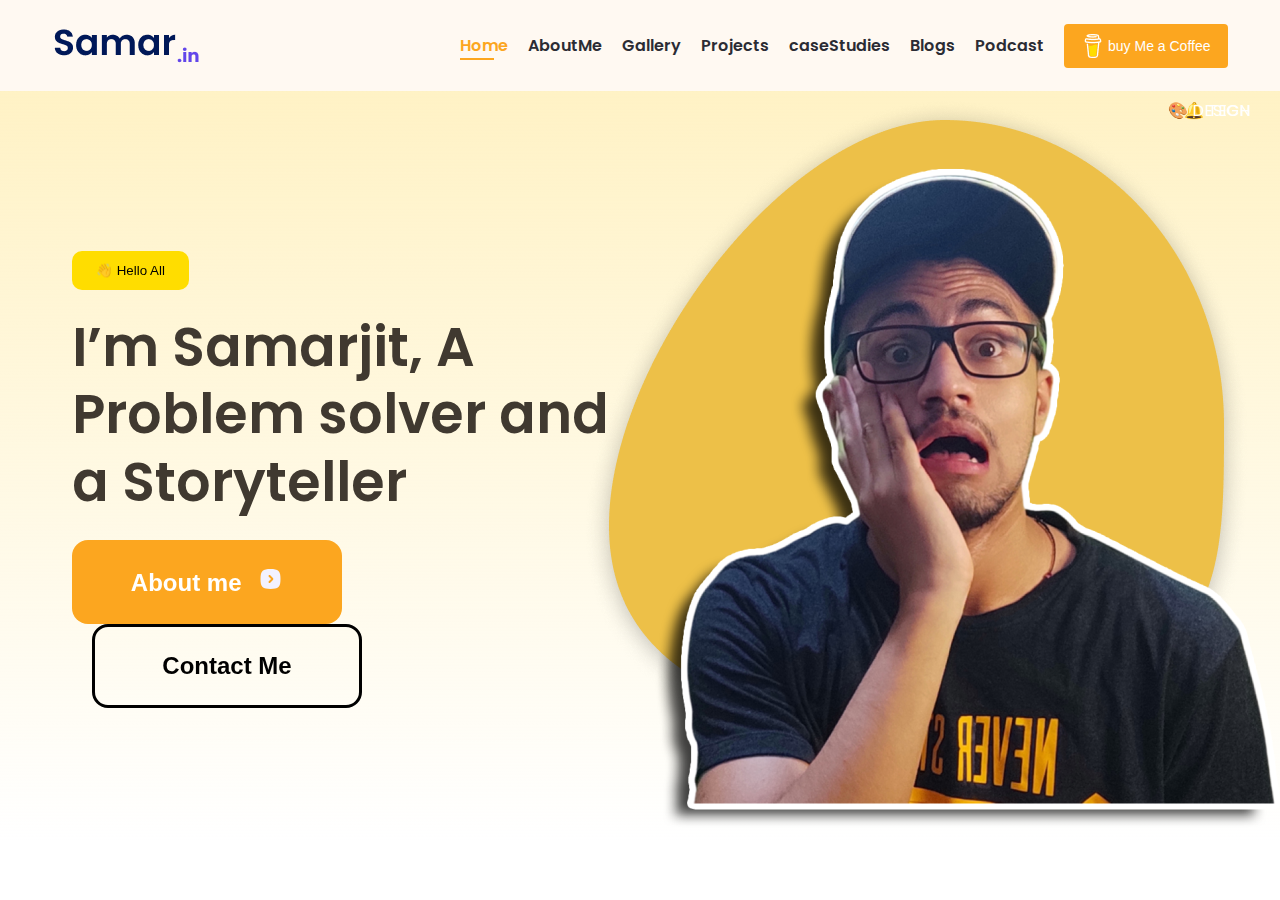
==== index.html @ 07399236 "try to fix problem of hero setion" ====
<!DOCTYPE html>
<html lang="en">
<head>
    <meta charset="UTF-8">
    <meta http-equiv="X-UA-Compatible" content="IE=edge">
    <meta name="viewport" content="width=device-width, initial-scale=1.0">
    <title>Document</title>

    <!--==================================== SETUP CSS VENDOR FILE LINKS ================================= -->

    <link rel="stylesheet" href="assets/vendor/aos/aos.css">
    <link rel="stylesheet" href="assets/vendor/boxicons/css/boxicons.min.css">
    <link rel="stylesheet" href="assets/vendor/glightbox/css/glightbox.min.css">
    <!-- <link rel="stylesheet" href="Assets/vendor/OwlCarousel/css/owl.carousel.min.css">
    <link rel="stylesheet" href="Assets/vendor/OwlCarousel/css/owl.theme.default.min.css"> -->
    <link rel="stylesheet" href="assets/vendor/swiper/swiper-bundle.min.css">

    <!--==================================== SETUP CSS MAIN FILE LINK ================================= -->
    <link rel="stylesheet" href="assets/css/style.css">

</head>
<body>
    
    <!--==================================== NAVBAR STRUCTURE DESIGN ================================= -->
        <header class="header">
            <nav class="navbar">
                <div class="container">
                    <div class="flex flex-between">
                        <div class="navbar-logo">
                            <a href="#">
                                <img src="assets/img/Logo.png"  alt="">
                            </a>
                        </div>
                        <div class="navbar-content flex">
                            <div class="navbar_main-menu flex">
                                <div class="close_menu">
                                    <i class='bx bx-x'></i>
                                </div>
                                <ul class="flex">
                                    <li><a class="active" href="#">Home</a></li>
                                    <li><a href="#">AboutMe</a></li>
                                    <li><a href="#">Gallery</a></li>
                                    <li><a href="#">Projects</a></li>
                                    <li><a href="#">caseStudies</a></li>
                                    <li><a href="#">Blogs</a></li>
                                    <li><a href="#">Podcast</a></li>
                                </ul>
                            </div>
                            <div class="navbar-button flex">
                                <form action="">
                                    <div class="form-btn">
                                        <button class="btn btn-yellow nav-btn flex">
                                            <img src="assets/img/simple-icons_buymeacoffee.png" alt="">
                                            <span>buy Me a Coffee</span>
                                        </button>
                                    </div>
                                </form>
                                <div class="show_menu">
                                    <i class='bx bx-menu-alt-right'></i>
                                </div>
                            </div>
                        </div>
                    </div>
                </div>
            </nav>
        </header>

    <!--==================================== MAIN SECTION STRUCTURE DESIGN ================================= -->
    <main>
        <!--==================================== HERO SECTION STRUCTURE DESIGN ================================= -->
        <section id="hero">
                <div class="hero-content grid">
                    <div class="hero-details">
                        <button class="btn hello_btn">
                            👋 Hello All
                        </button>
                        <h1 class="hero_title" style="margin:24px 0;">I’m Samarjit,
                            A Problem solver
                            and a Storyteller</h1>
                            <div class="btn-group">
                                <button class="btn hero_btn btn-yellow flex">
                                    <span>About me</span>
                                    <img src="assets/img/chevron-right-square.svg" alt="">
                                </button>
                                <button class="btn hero_btn btn_bdr ">
                                    Contact Me
                                </button>
                            </div>
                        
                    </div>
                    <div class="hero_img-contents">
                        <div class="img-content">
                            <img src="assets/img/home/12 1.png" alt="">
                            <div class="back-img">
                                <img src="assets/img/home/Ellipse 1.png" alt="">
                            </div>
                            <span class="btn tech_btn">
                                🔔 TECH
                            </span>
                            <span class="btn design_btn">
                                🎨  DESIGN
                            </span>
                        </div>
                        <!-- <div class="img_contents">
                            <img src="assets/img/home/12 1.png" alt="" >
                            
                                <span class="btn tech_btn">
                                    🔔 TECH
                                </span>
                                <span class="btn design_btn">
                                    🎨  DESIGN
                                </span>
                            </div>
                            
                        </div> -->

                    </div>
                </div>
        </section>
    </main>



    <!--==================================== SETUP JS VENDOR FILE LINKS ================================= -->

    <script src="assets/vendor/aos/aos.js"></script>
    <!-- <script src="Assets/vendor/bootstrap/js/bootstrap.bundle.min.js"></script> -->
    <script src="assets/vendor/glightbox/js/glightbox.min.js"></script>
    <!-- <script src="Assets/vendor/isotope-layout/isotope.pkgd.min.js"></script> -->
    <!-- <script src="Assets/vendor/jquery/jquery.min.js"></script>
    <script src="Assets/vendor/jquery/jquery.slim.min.js"></script> -->
    <!-- <script src="Assets/vendor/OwlCarousel/js/owl.carousel.min.js"></script> -->
    <script src="assets/vendor/swiper/swiper-bundle.min.js"></script>

    <!--==================================== SETUP JS MAIN FILE LINK ================================= -->

    <script src="assets/js/main.js"></script>

</body>
</html>
---- assets/css/style.css ----
@import url('https://fonts.googleapis.com/css2?family=Inter:wght@400;600&family=Merriweather:wght@400;700&family=Playfair+Display&family=Plus+Jakarta+Sans&family=Poppins:wght@400;600;700&family=Work+Sans:wght@400;600&display=swap');

/*============================== DIFAULT SETTINGS ======================== */

*{
    margin:0;
    padding:0;
    box-sizing: border-box;
    text-decoration: none !important;
    list-style: none;
    scroll-behavior: smooth;
}

body{
    font-family: 'Poppins', sans-serif;
    color:#fff ;
    background-color: var(--bg-clr);
}

/*============================== CREATE ROOT DIRECTORY======================== */
:root{

/*============================== ASSIGN ELEMENTS FONT SIZE ======================== */
    
    --text-64 : 54px ;
    --text-52 : 52px ;
    --text-40 : 40px ;
    --text-36 : 36px ;
    --text-28 : 28px ;
    --text-24 : 24px;
    --text-20 : 20px ;
    --text-18 : 18px ;
    --text-16 : 16px ;
    --text-14 : 14px ;
    --text-12 : 12px ;

/*============================== ASSIGN ELEMETNS COLOR ======================== */

    --clr-23 : #232323;
    --clr-2B : #2B2C34;
    --clr-08 : #08080B;
    --clr-4D : #4D5566;
    --clr-59 : #594F43;
    --clr-00 : #000000;
    --clr-FC : #FCA61F;
    --clr-FF : #FFFFFF;
    --clr-73 : #73737D;
    --clr-F3 : #F3F2FF;
    --clr-001 : #001858;
    --clr-09 : #091427;
    --clr-40 : #403930;
    --clr-80 : #808080;
    --clr-D6 : #D6D6D6;
    --clr-ED : #EDC048;
    --clr-FFD : #FFDD00;
    --clr-FDB : #FFDDBF;
    --clr-FF8 : #FFF8F2;
    --clr-FFE : #FFFFFE;
    --clr-F9 : #FFF9F2;

/*============================== FONT FAMILY ======================== */

    --Inter : 'Inter', sans-serif;
    --Merriweather : 'Merriweather', serif;
    --Playfair :'Playfair Display', serif;
    --Jakarta : 'Plus Jakarta Sans', sans-serif;
    --Work : 'Work Sans', sans-serif;

}



/*============================== COMMON WORK ======================== */


.container{
    width:94%;
    margin:0 auto;
}

i{
    line-height: 0;
    display: inline-block;
    cursor: pointer;
}

.grid{
    display: grid;
}

.img-fluid{
    width: 100%;
    height: auto;
}

.hero_title{
    font-size: var(--text-64) ;
    font-weight: 600;
    line-height: 125%;
    color:var(--clr-40);
}

.flex{
    display: flex;
    justify-content: center;
    align-items: center;
}

.flex-between{
    justify-content: space-between;
}

.section{
    position: relative;
    overflow: hidden;
}

.py-3{
    padding: 30px;
}

.details {
    font-size: 16px;
    line-height: 24px;
    color:var(--clr-73);
}

.btn{
    border:0;
    outline: 0;
    cursor: pointer;
    white-space: nowrap;
}

.btn-yellow{
    background-color: var(--clr-FC);
    color: var(--clr-FF);
}

/*============================== END COMMON WORK ======================== */

/*============================== DESIGN FOR NAVBAR STYLE ======================== */


.header{
    position: relative;
    min-width: 100%;
    background-color: var(--clr-F9);
    transition: .4s;
    padding: 15px;
}

.navbar-content,
.navbar_main-menu ul{
    column-gap: 20px;
}

.navbar_main-menu ul li a{
    position: relative;
    display: inline-block;
    color: var(--clr-2B);
    font-size: var(--text-16);
    font-weight: 600;
    transition: .4s;
}

.navbar_main-menu ul li a::after{
    position: absolute;
    content: "";
    bottom:-2px;
    left:0;
    width:0;
    height: 2px;
    background-color: var(--clr-FC);
    transition: .4s;
}

.navbar_main-menu ul li a:hover,
.navbar_main-menu ul li a.active{
    color:var(--clr-FC);
}

.navbar_main-menu ul li a:hover::after,
.navbar_main-menu ul li a.active::after{
    width: 70%;
}

.navbar-button .form-btn .nav-btn{
    padding: 10px 17px;
    border-radius: 4px;
    column-gap: 3px;
    font-size: 14px;
    font-weight: 500;
}
.close_menu ,
.show_menu{
    display: none;
    font-size: var(--text-24);
    color:var(--clr-00);
}
.show_menu{
    margin-left: 15px;
}

/*============== SHOW MENU CONTENT =================*/
.mobile_navbar-content .navbar_main-menu{
    right: 0;
}



/*============================ HERO SECTION DESIGN ==========================*/

#hero{
    position: relative;
    min-width:100%;
    height: 750px;
    background: linear-gradient(180deg, #FFF2C5 0%, rgba(250, 250, 250, 0) 100%);
    backdrop-filter: blur(250px);
    display: flex;
    align-items: flex-end;
}

.hero-content{
    grid-template-columns: 1fr 1fr;
    column-gap: 20px;
    justify-content: space-between;
    align-items: center;
}
.hero-details{
    padding-left: 72px;
}
.hero-details .hello_btn{
    padding:12px 24px;
    border-radius: 10px;
    background-color: var(--clr-FFD);
}
.btn-group .btn{
    display: inline-block;
}
.hero_btn{
    width:270px;
    height: 84px;
    border-radius: 16px;
    font-size: 24px;
    font-weight: 600;
}
.hero_btn span{
    margin-right: 10px;
}
.btn_bdr{
    background-color: transparent;
    border: 3px solid var(--clr-00);
    margin-left: 20px;
}

.hero_img-contents .img-content{
    position: relative;
    text-align: right;
}

.img-content .back-img{
    display: inline-block;
    position: absolute;
    top:-20px;
    right:30px;
    z-index: -1;
}

.img-content .btn{
    display: inline-block;
    position: absolute;
    top:-20px;
    right:30px;
}
/*






.img_contents img{
    width:630px;
    height: 716px;
}
.img_contents .back-img img{
    width:615px;
    height: 609px;
}

.img_contents .back-img{
    position: absolute;
    top:-20px;
    right:35px;
    z-index: -1;
}
.back-img .btn{
    position: absolute;
    padding: 16px 24px;
    font-size: var(--text-16);
    border-radius: 16px;
    z-index: 1;
    background-color: var(--clr-FF);
    color: var(--clr-00);
}
.back-img .tech_btn{
    right:0px;
    top:160px;
}
.back-img .design_btn{
    right:-15px;
    top:290px;
} */
/*============================ RESPONSIVE DESIGN ==========================*/

@media screen and (max-width: 1080px) {
    .navbar_main-menu ul li a{
        font-size: var(--text-14);
    }
}
@media screen and (max-width: 992px) {
    .navbar_main-menu{
        position: fixed;
        right: -100%;
        top:0;
        width:55%;
        min-height: 100vh;
        background-color:var(--clr-FF8);
        padding: 60px 30px 30px 30px;
        border-radius: 15px 0px 0px 15px;
        box-shadow: -2px 0 10px rgba(73, 73, 73, 0.4);
        justify-content: flex-start !important;
        align-items: flex-start;
        transition: .5s;
    }
    .navbar_main-menu ul{
        flex-direction: column;
        row-gap: 15px;
        align-items: flex-start !important;
    }
    .navbar_main-menu  .close_menu{
        position: absolute;
        top:20px;
        left:30px;
    }
    .close_menu ,
    .show_menu{
        display: inline-block;
    }

}

@media screen and (max-width: 767px) {
    .navbar-button .form-btn .nav-btn{
        padding: 7px 10px;
    }
    
    .show_menu{
        margin-left: 8px;
    }
}
@media screen and (max-width: 575px) {
    .navbar-button .form-btn .nav-btn{
        padding: 5px 8px;
        font-size: 12px;
    }
    .navbar-logo a img{
        width:80%;
    }
}
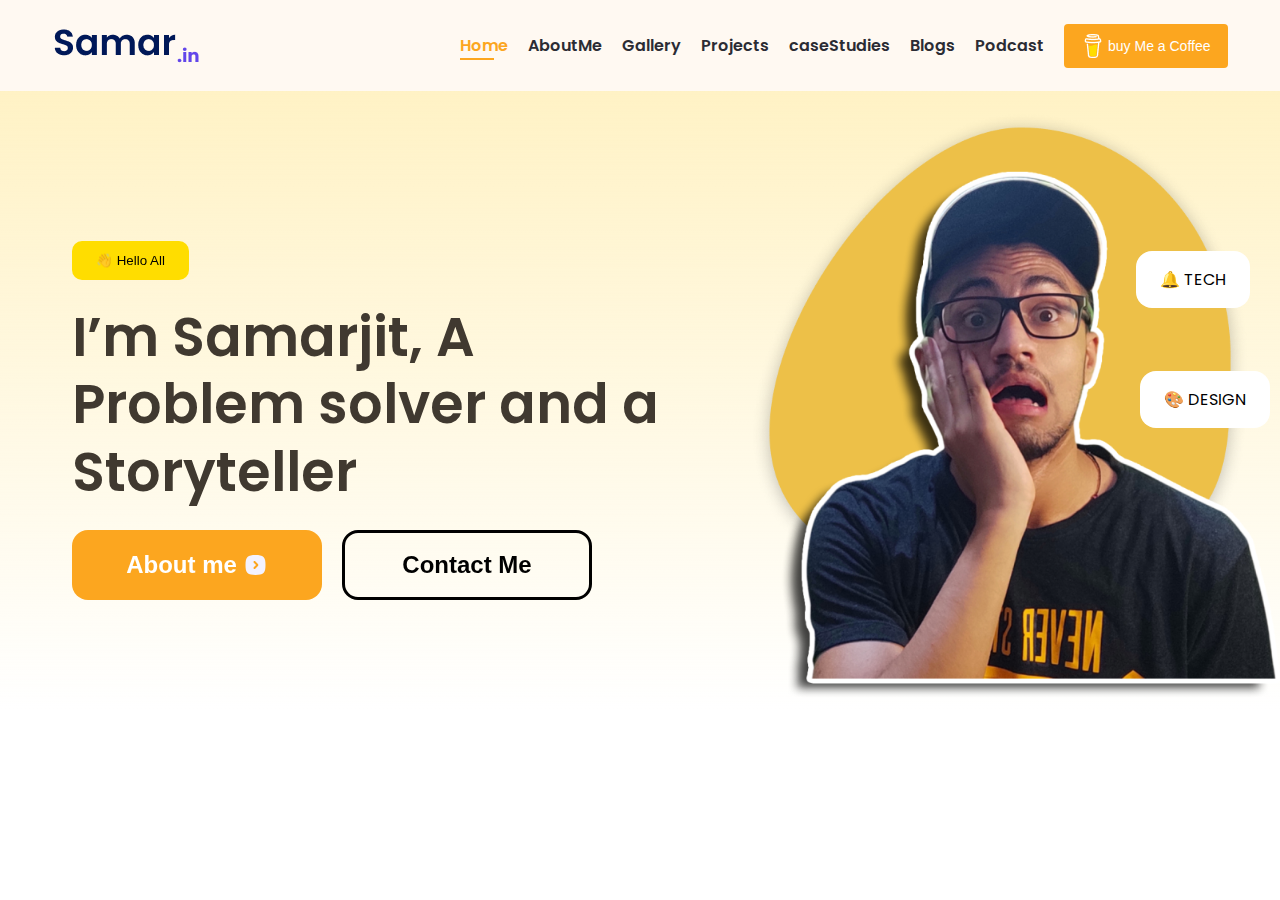
==== commit b82c38ce: "hero section problem solved" ====
--- a/index.html
+++ b/index.html
@@ -77,9 +77,9 @@
                         <h1 class="hero_title" style="margin:24px 0;">I’m Samarjit,
                             A Problem solver
                             and a Storyteller</h1>
-                            <div class="btn-group">
+                            <div class="btn-group flex">
                                 <button class="btn hero_btn btn-yellow flex">
-                                    <span>About me</span>
+                                    <span style="margin-right: 6px;">About me</span>
                                     <img src="assets/img/chevron-right-square.svg" alt="">
                                 </button>
                                 <button class="btn hero_btn btn_bdr ">
@@ -101,19 +101,6 @@
                                 🎨  DESIGN
                             </span>
                         </div>
-                        <!-- <div class="img_contents">
-                            <img src="assets/img/home/12 1.png" alt="" >
-                            
-                                <span class="btn tech_btn">
-                                    🔔 TECH
-                                </span>
-                                <span class="btn design_btn">
-                                    🎨  DESIGN
-                                </span>
-                            </div>
-                            
-                        </div> -->
-
                     </div>
                 </div>
         </section>
--- a/assets/css/style.css
+++ b/assets/css/style.css
@@ -214,11 +214,12 @@
 #hero{
     position: relative;
     min-width:100%;
-    height: 750px;
+    padding-top: 40px;
     background: linear-gradient(180deg, #FFF2C5 0%, rgba(250, 250, 250, 0) 100%);
     backdrop-filter: blur(250px);
     display: flex;
     align-items: flex-end;
+    padding-left: 72px;
 }
 
 .hero-content{
@@ -227,36 +228,36 @@
     justify-content: space-between;
     align-items: center;
 }
-.hero-details{
-    padding-left: 72px;
-}
+
 .hero-details .hello_btn{
     padding:12px 24px;
     border-radius: 10px;
     background-color: var(--clr-FFD);
 }
-.btn-group .btn{
-    display: inline-block;
-}
+
+.btn-group{
+    justify-content: start !important;
+}
+
 .hero_btn{
-    width:270px;
-    height: 84px;
+    width:250px;
+    height: 70px;
     border-radius: 16px;
     font-size: 24px;
     font-weight: 600;
 }
-.hero_btn span{
-    margin-right: 10px;
-}
+
 .btn_bdr{
     background-color: transparent;
     border: 3px solid var(--clr-00);
     margin-left: 20px;
 }
-
+.hero_img-contents{
+    text-align: right;
+}
 .hero_img-contents .img-content{
+    display: inline-block;
     position: relative;
-    text-align: right;
 }
 
 .img-content .back-img{
@@ -270,56 +271,66 @@
 .img-content .btn{
     display: inline-block;
     position: absolute;
-    top:-20px;
+    top:120px;
     right:30px;
-}
-/*
-
-
-
-
-
-
-.img_contents img{
-    width:630px;
-    height: 716px;
-}
-.img_contents .back-img img{
-    width:615px;
-    height: 609px;
-}
-
-.img_contents .back-img{
-    position: absolute;
-    top:-20px;
-    right:35px;
-    z-index: -1;
-}
-.back-img .btn{
-    position: absolute;
     padding: 16px 24px;
-    font-size: var(--text-16);
     border-radius: 16px;
-    z-index: 1;
     background-color: var(--clr-FF);
-    color: var(--clr-00);
-}
-.back-img .tech_btn{
-    right:0px;
-    top:160px;
-}
-.back-img .design_btn{
-    right:-15px;
-    top:290px;
-} */
+    color:var(--clr-00);
+}
+
+.img-content .design_btn{
+    right:10px;
+    margin-top: 120px;
+}
+
+
 /*============================ RESPONSIVE DESIGN ==========================*/
+@media screen and (max-width: 1400px) {
+    
+    .img-content img{
+        width:500px;
+        height: auto;
+    }
+
+}
 
 @media screen and (max-width: 1080px) {
+
+/*============================ NAVBAR DESIGN ==========================*/
+
     .navbar_main-menu ul li a{
         font-size: var(--text-14);
     }
-}
+
+/*============================ HERO DESIGN ==========================*/
+
+    .hero_btn{
+        width:200px;
+        height: 60px;
+        border-radius: 10px;
+    }
+
+    .hero_title{
+        font-size: var(--text-40);
+    }
+
+    .img-content img{
+        width:400px;
+        height: auto;
+    }
+
+    .img-content .btn{
+        top:90px;
+        padding:10px 15px;
+    }
+    
+}
+
 @media screen and (max-width: 992px) {
+
+/*============================ NAVBAR DESIGN ==========================*/
+
     .navbar_main-menu{
         position: fixed;
         right: -100%;
@@ -333,6 +344,7 @@
         justify-content: flex-start !important;
         align-items: flex-start;
         transition: .5s;
+        z-index: 999;
     }
     .navbar_main-menu ul{
         flex-direction: column;
@@ -349,9 +361,40 @@
         display: inline-block;
     }
 
+/*============================ HERO DESIGN ==========================*/
+    
+    .hero_title{
+        font-size: var(--text-36);
+    }
+    .hero_btn{
+        width:160px;
+        height: 45px;
+        border-radius: 8px;
+        font-size: var(--text-16);
+    }
+
+    .img-content img{
+        width:310px;
+        height: auto;
+    }
+    .img-content .btn{
+        top:60px;
+        right: 20px;
+        padding:8px 12px;
+        font-size: var(--text-14);
+
+    }
+    .img-content .design_btn{
+        margin-top: 80px;
+        right: 8px;
+    }
+    
 }
 
 @media screen and (max-width: 767px) {
+
+/*============================ NAVBAR DESIGN ==========================*/
+
     .navbar-button .form-btn .nav-btn{
         padding: 7px 10px;
     }
@@ -359,8 +402,28 @@
     .show_menu{
         margin-left: 8px;
     }
+
+
+    /* .hero-content{
+        grid-template-columns: repeat(1,1fr);
+        row-gap: 20px;
+    }
+    .hero_img-contents{
+        
+        grid-row-start: 1;
+
+    }
+    .hero_img-contents .img-content{
+        text-align: center;
+    }
+    .img-content .btn{
+        top:70px;
+    } */
 }
 @media screen and (max-width: 575px) {
+
+/*============================ NAVBAR DESIGN ==========================*/
+
     .navbar-button .form-btn .nav-btn{
         padding: 5px 8px;
         font-size: 12px;
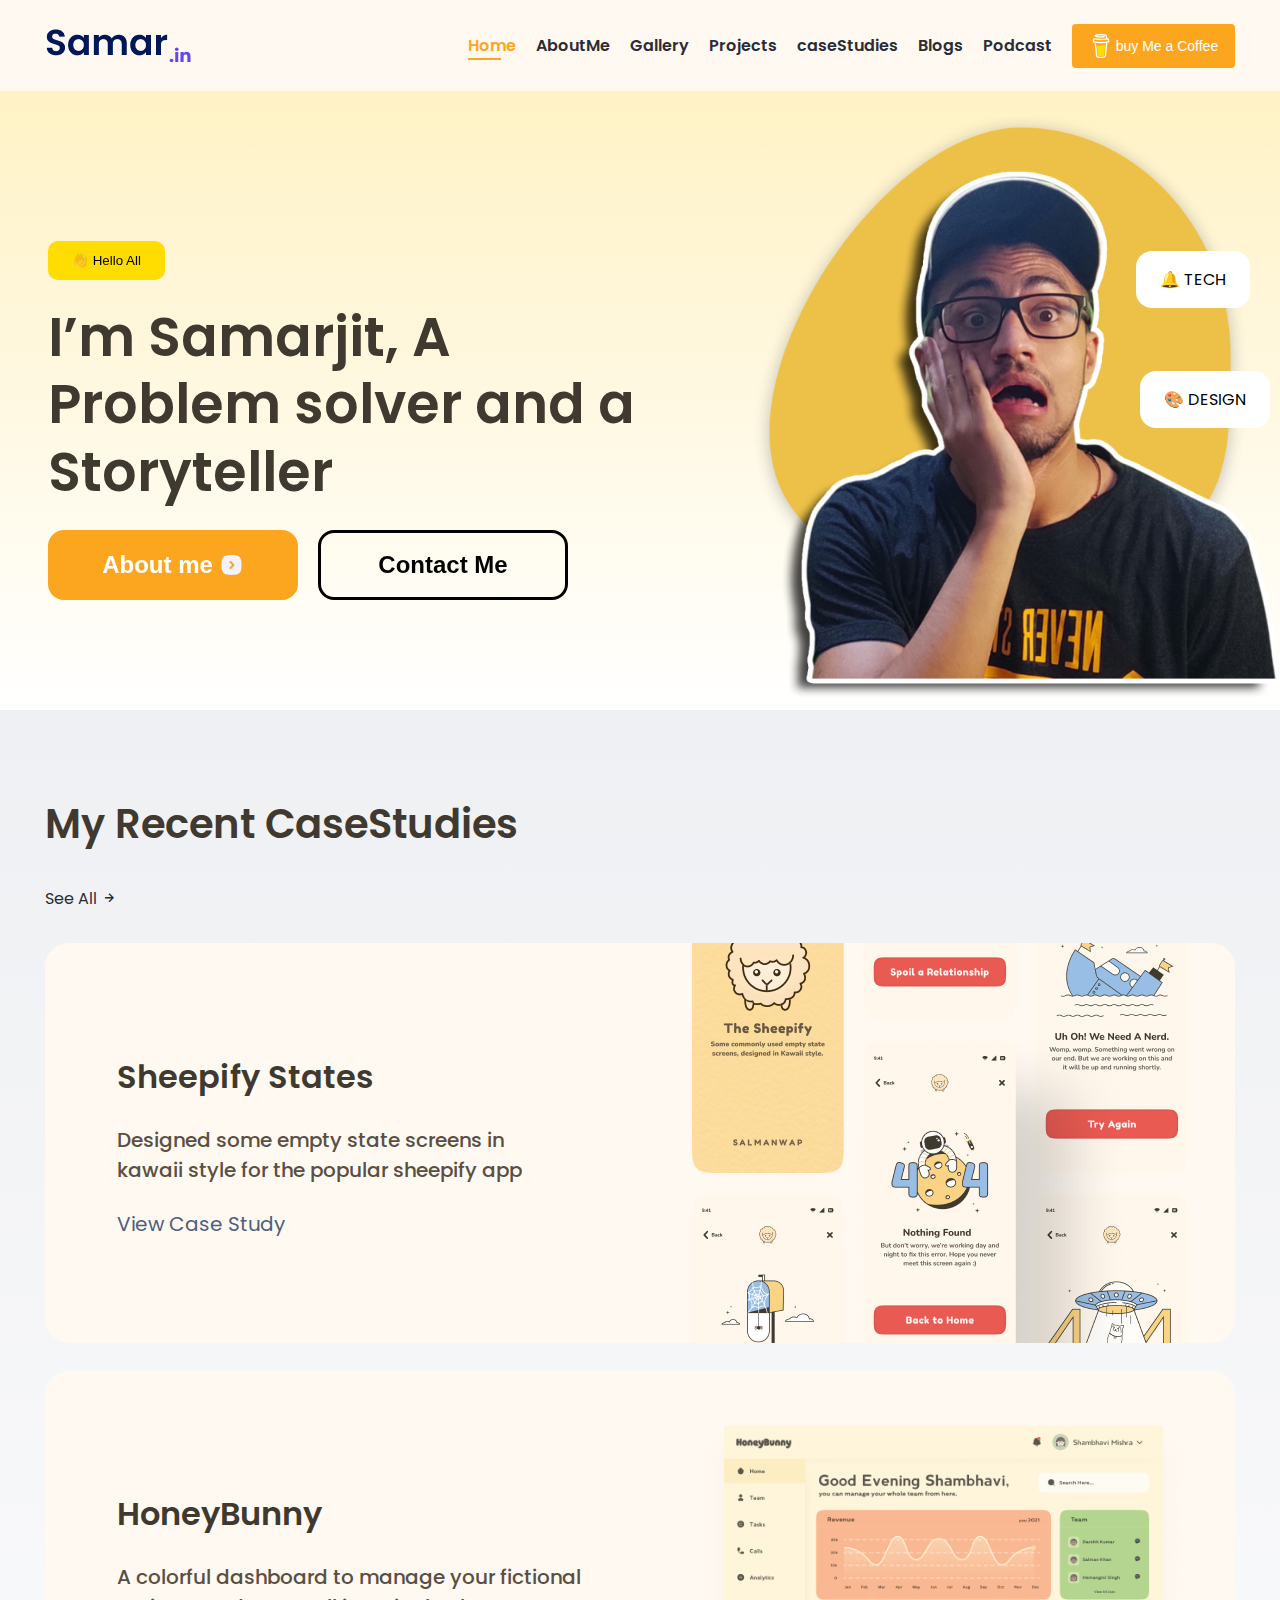
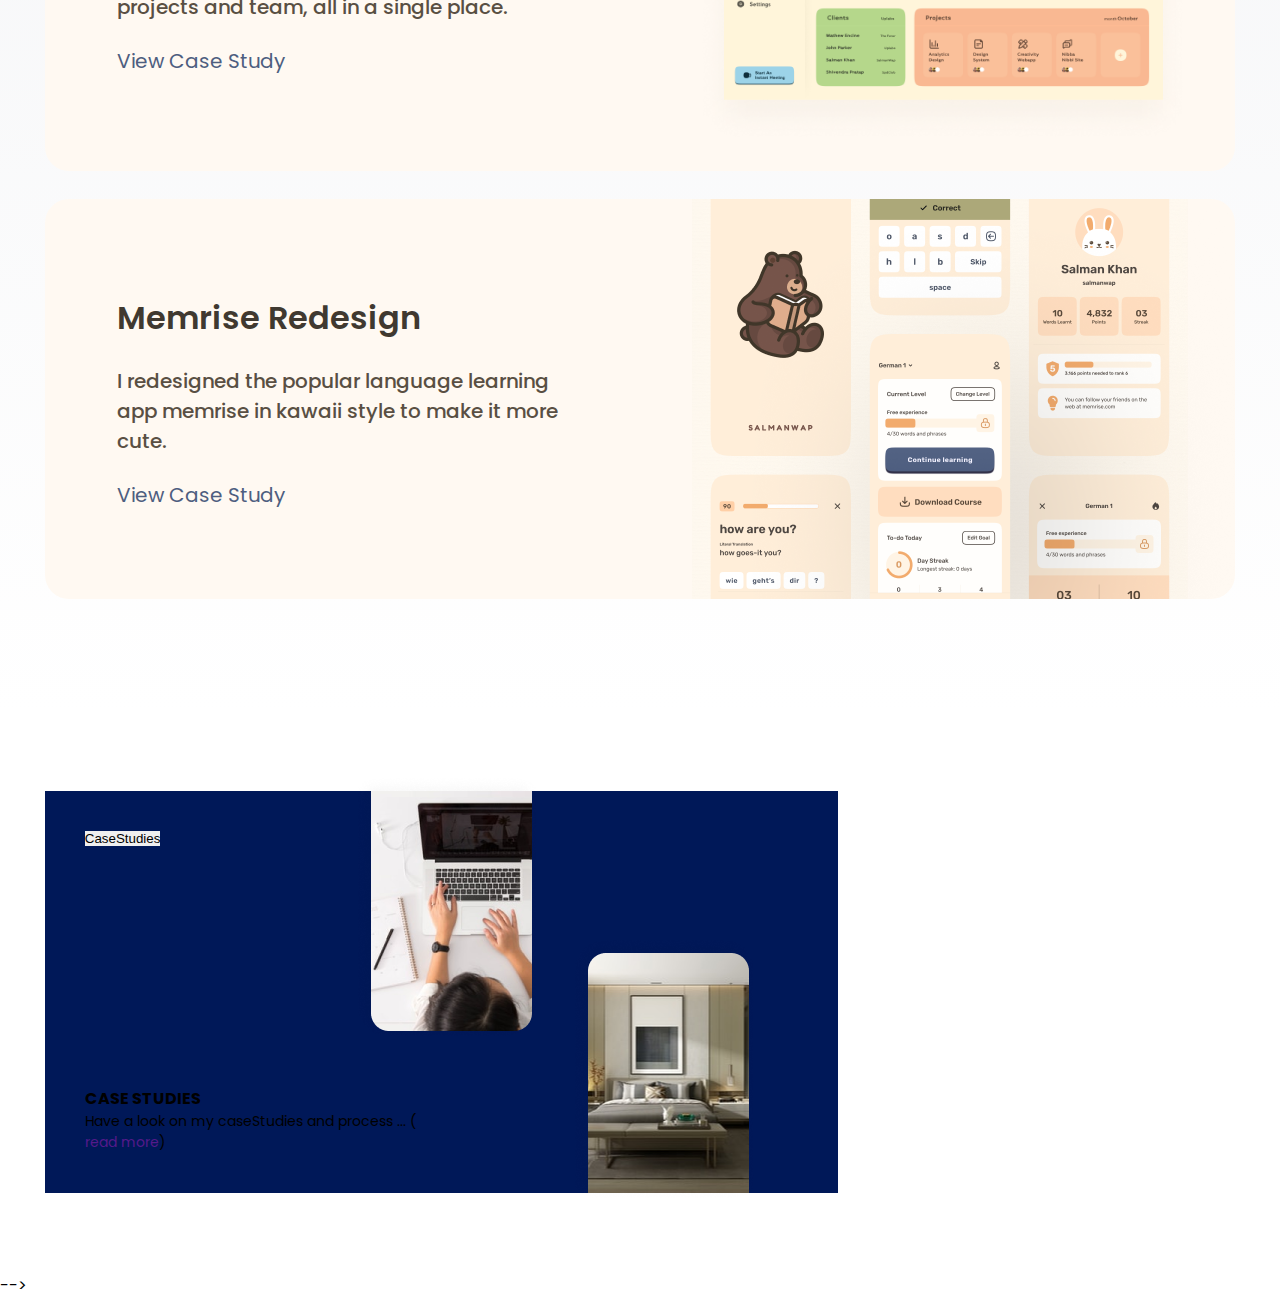
==== commit 18530ef7: "face some problem" ====
--- a/index.html
+++ b/index.html
@@ -67,7 +67,9 @@
 
     <!--==================================== MAIN SECTION STRUCTURE DESIGN ================================= -->
     <main>
+
         <!--==================================== HERO SECTION STRUCTURE DESIGN ================================= -->
+
         <section id="hero">
                 <div class="hero-content grid">
                     <div class="hero-details">
@@ -86,7 +88,6 @@
                                     Contact Me
                                 </button>
                             </div>
-                        
                     </div>
                     <div class="hero_img-contents">
                         <div class="img-content">
@@ -104,6 +105,109 @@
                     </div>
                 </div>
         </section>
+
+        <!--==================================== CASES SECTION STRUCTURE DESIGN ================================= -->
+
+        <section class="CaseStudies">
+            <div class="container">
+                <div class="case_title">
+                    <h2>My Recent CaseStudies</h2>
+                    <a href="#" class="flex">see all <i class='bx bx-right-arrow-alt'></i></a>
+                </div>
+
+                <div class="cases ">
+                    <div class="single_case grid">
+                        <div class="case_details">
+                            <h3>Sheepify States</h3>
+                            <p>Designed some empty state screens in kawaii style for the popular sheepify app </p>
+                            <a href="">View Case Study</a>
+                        </div>
+                        <div class="case_picture">
+                            <img src="assets/img/home/Mask group.png" alt="" >
+                        </div>
+                    </div>
+                    <div class="single_case grid HoneyBunny">
+                        <div class="case_details">
+                            <h3>HoneyBunny</h3>
+                            <p>A colorful dashboard to manage your fictional projects and team, all in a single place.</p>
+                            <a href="">View Case Study</a>
+                        </div>
+                        <div class="case_picture">
+                            <img src="assets/img/home/Home 1.png" alt="" class="img-fluid">
+                        </div>
+                    </div>
+                    <div class="single_case grid">
+                        <div class="case_details">
+                            <h3>Memrise Redesign</h3>
+                            <p>I redesigned the popular language learning app memrise in kawaii style to make it more cute.</p>
+                            <a href="">View Case Study</a>
+                        </div>
+                        <div class="case_picture">
+                            <img src="assets/img/home/Mask group (1).png" alt="">
+                        </div>
+                    </div>
+                </div>
+            </div>
+        </section>
+
+    <!--==================================== SETUP JS VENDOR FILE LINKS ================================= -->
+
+
+        <section class="sec_boxes">
+            <div class="container">
+                <div class="grid grid-boxes">
+                    <div class="single-box span-2 ">
+                        <div class="grid_single-box">
+                            <div class="box-details">
+                                <button class="btn btn-box">CaseStudies</button>
+                                <div class="box-texts">
+                                    <h4>CASE STUDIES</h4>
+                                    <p>Have a look on my caseStudies and process ... ( <a href="">read more</a>)</p>
+                                </div>
+                            </div>
+                            <div class="box-img flex">
+                                <img src="assets/img/home/Rectangle 22.png" class="fixed-top" alt="">
+                                <img src="assets/img/home/Rectangle 23.png" class="fixed-bottom" alt="">
+                            </div>
+                        </div>
+                       
+                        
+                    </div>
+                    
+                </div>
+            </div>
+        </section>
+
+        <!-- <section class="sec_boxes">
+            <div class="container">
+                <div class="grid grid-boxes">
+                    <div class="single-box span-2">
+                        <button class="btn btn-box">CaseStudies</button>
+                        <div class="box-details">
+                            <h4>CASE STUDIES</h4>
+                            <p>Have a look on my caseStudies and process ... ( <a href="">read more</a>)</p>
+                        </div>
+                        <img src="assets/img/home/Rectangle 22.png" class="fixed-top" alt="">
+                        <img src="assets/img/home/Rectangle 23.png" class="fixed-bottom" alt="">
+                    </div>
+                    <!-- <div class="single-box">
+                        <button class="btn btn-box"></button>
+                    </div>
+                    <div class="single-box">
+                        <button class="btn btn-box"></button>
+                    </div>
+                    <div class="single-box span-2">
+                        <button class="btn btn-box"></button>
+                    </div>
+                    <div class="single-box span-3">
+                        <button class="btn btn-box"></button>
+                    </div> -->
+                </div>
+            </div>
+        </section> -->
+
+        
+
     </main>
 
 
--- a/assets/css/style.css
+++ b/assets/css/style.css
@@ -13,7 +13,6 @@
 
 body{
     font-family: 'Poppins', sans-serif;
-    color:#fff ;
     background-color: var(--bg-clr);
 }
 
@@ -26,6 +25,7 @@
     --text-52 : 52px ;
     --text-40 : 40px ;
     --text-36 : 36px ;
+    --text-32 : 32px ;
     --text-28 : 28px ;
     --text-24 : 24px;
     --text-20 : 20px ;
@@ -47,6 +47,7 @@
     --clr-73 : #73737D;
     --clr-F3 : #F3F2FF;
     --clr-001 : #001858;
+    --clr-4E : #4E5E80;
     --clr-09 : #091427;
     --clr-40 : #403930;
     --clr-80 : #808080;
@@ -74,7 +75,7 @@
 
 
 .container{
-    width:94%;
+    width:93%;
     margin:0 auto;
 }
 
@@ -147,7 +148,7 @@
     min-width: 100%;
     background-color: var(--clr-F9);
     transition: .4s;
-    padding: 15px;
+    padding: 15px 0;
 }
 
 .navbar-content,
@@ -219,7 +220,7 @@
     backdrop-filter: blur(250px);
     display: flex;
     align-items: flex-end;
-    padding-left: 72px;
+    padding-left: 48px;
 }
 
 .hero-content{
@@ -284,6 +285,135 @@
     margin-top: 120px;
 }
 
+/*============================ RESPONSIVE DESIGN ==========================*/
+
+
+.CaseStudies{
+    min-width: 100%;
+    background: linear-gradient(180deg, #EFF0F3 0%, rgba(255, 221, 191, 0) 100%);
+    padding:84px 0;
+}
+.case_title h2{
+    color: var(--clr-40);
+    font-size: var(--text-40);
+    font-weight: 600;
+}
+.case_title a{
+    justify-content: start;
+    column-gap: 4px;
+    text-transform: capitalize;
+    color: var(--clr-2B);
+    margin: 32px 0;
+}
+.cases .single_case{
+   grid-template-columns: 1fr 1fr;
+   column-gap: 76px;
+   height: 400px;
+   align-items: center; 
+   background-color: var(--clr-F9);
+   border-radius: 24px;
+   padding-left: 72px;
+   margin: 28px 0;
+}
+.cases .HoneyBunny{
+    padding:41px 41px 41px 72px; 
+}
+.single_case h3{
+    font-size: var(--text-32);
+    font-weight: 600;
+    color: var(--clr-40);
+}
+.single_case p{
+    font-size: var(--text-20);
+    font-weight: 500;
+    line-height: 150%;
+    color:var(--clr-59);
+    margin: 24px 0;
+}
+.single_case a{
+    font-size: var(--text-20);
+    color:var(--clr-4E);
+}
+/*============================ RESPONSIVE DESIGN ==========================*/
+.sec_boxes{
+    padding: 80px 0;
+}
+.grid-boxes{
+    grid-template-columns: repeat(3,1fr);
+    row-gap: 20px;
+}
+.single-box{
+    position: relative;
+    padding:40px;
+    background-color: #001858;
+    height: 402px;
+    display: flex;
+    align-items: flex-end;
+}
+.span-2{
+    grid-column: span 2;
+}
+.grid_single-box {
+    display: flex;
+    justify-content: space-between;
+    align-items: flex-end;
+}
+.box-details{
+    display: flex;
+    flex-direction: column;
+    justify-content: space-between;
+}
+.box-details p{
+    font-size: var(--text-14);
+}
+.single-box .btn-box{
+    position: absolute;
+    top:40px;
+    left:40px;
+}
+.box-img .fixed-top{
+    transform: translateY(-113px) translateX(-70px);
+}
+.box-img .fixed-bottom{
+    transform: translateY(49px) translateX(-40px);
+}
+/* 
+.sec_boxes{
+    padding: 80px 0;
+}
+.grid-boxes{
+    grid-template-columns: repeat(3,1fr);
+    row-gap: 20px;
+}
+
+.single-box{
+    position: relative;
+    padding:40px 64px 40px 40px;
+    background-color: #001858;
+    height: 402px;
+    display: flex;
+    align-items: flex-end;
+}
+.span-2{
+    grid-column: span 2;
+}
+/*  */
+/* .single-box .fixed-top{
+    position: absolute;
+    top:-17px;
+    right: 300px;
+}
+.single-box .fixed-bottom{
+    position: absolute;
+    bottom:-9px;
+    right:110px;
+}
+
+.single-box .btn-box{
+    position: absolute;
+    top:40px;
+    left:40px;
+}  */
 
 /*============================ RESPONSIVE DESIGN ==========================*/
 @media screen and (max-width: 1400px) {
@@ -402,23 +532,19 @@
     .show_menu{
         margin-left: 8px;
     }
-
-
-    /* .hero-content{
+    #hero{
+        padding:40px;
+    }
+    .hero-content{
         grid-template-columns: repeat(1,1fr);
         row-gap: 20px;
     }
+    
     .hero_img-contents{
-        
         grid-row-start: 1;
-
-    }
-    .hero_img-contents .img-content{
         text-align: center;
     }
-    .img-content .btn{
-        top:70px;
-    } */
+    
 }
 @media screen and (max-width: 575px) {
 
@@ -431,4 +557,30 @@
     .navbar-logo a img{
         width:80%;
     }
+
+    .hero_title{
+        font-size: var(--text-24);
+    }
+}
+
+@media screen and (max-width: 480px){
+    .img-content img{
+        width:250px;
+        height: auto;
+    }
+    .img-content .btn{
+        top:35px;
+        right: -12px;
+    }
+    .hero_title{
+        font-size: var(--text-20);
+    }
+    .btn-group{
+        flex-direction: column;
+        row-gap: 12px;
+        align-items: start;
+    }
+    .btn_bdr{
+        margin-left: 0;
+    }
 }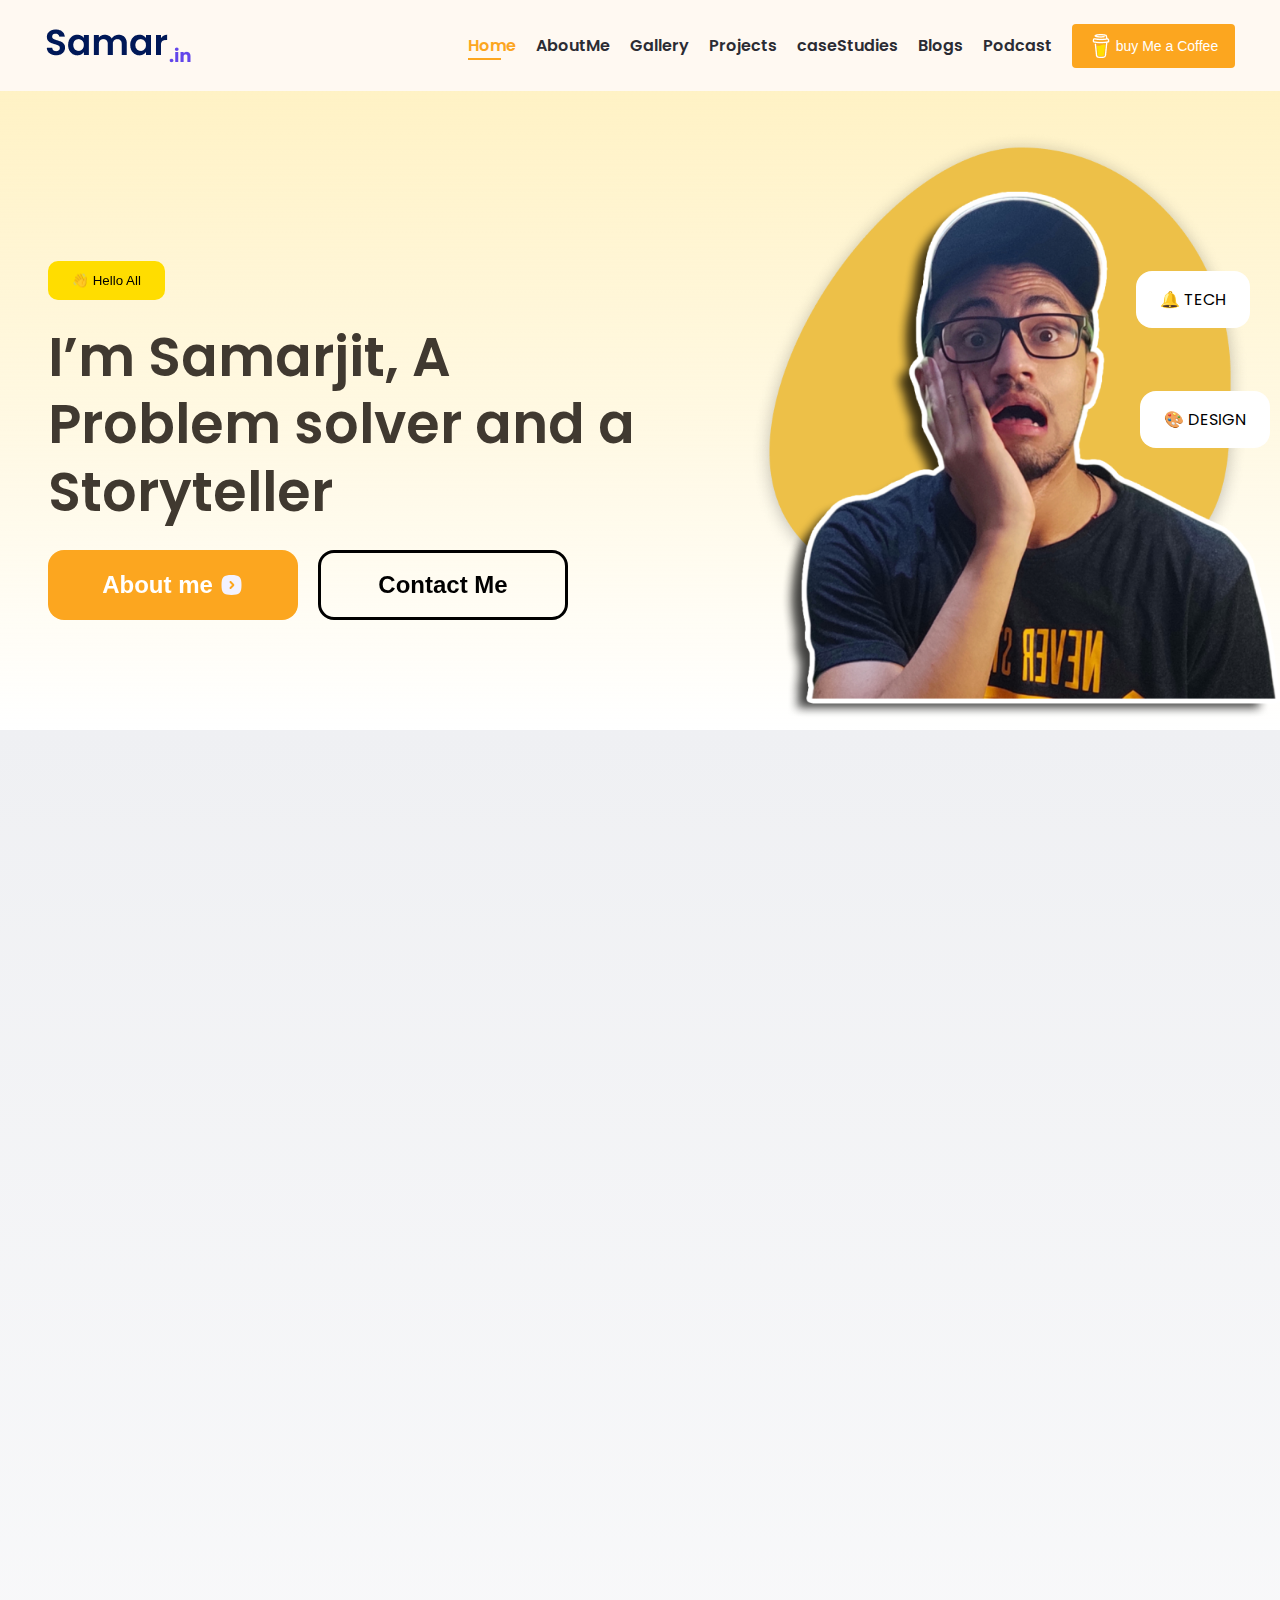
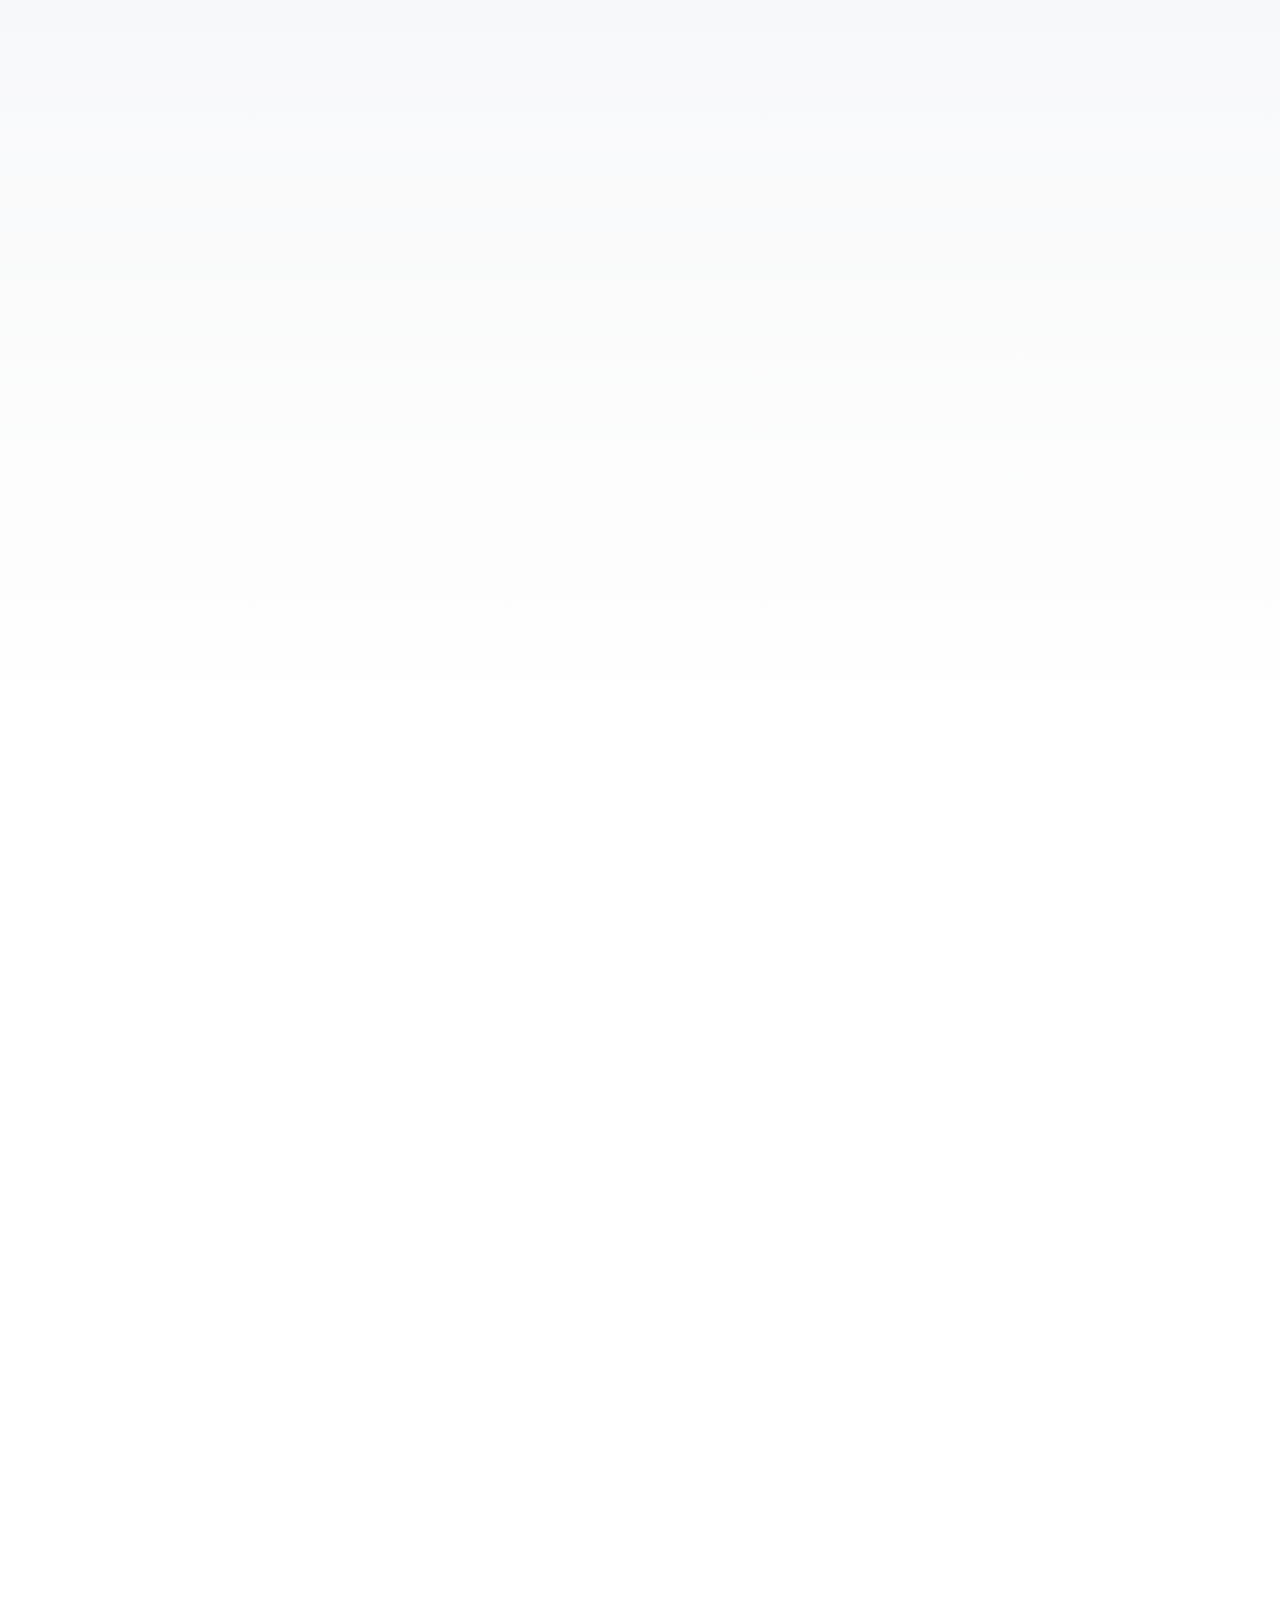
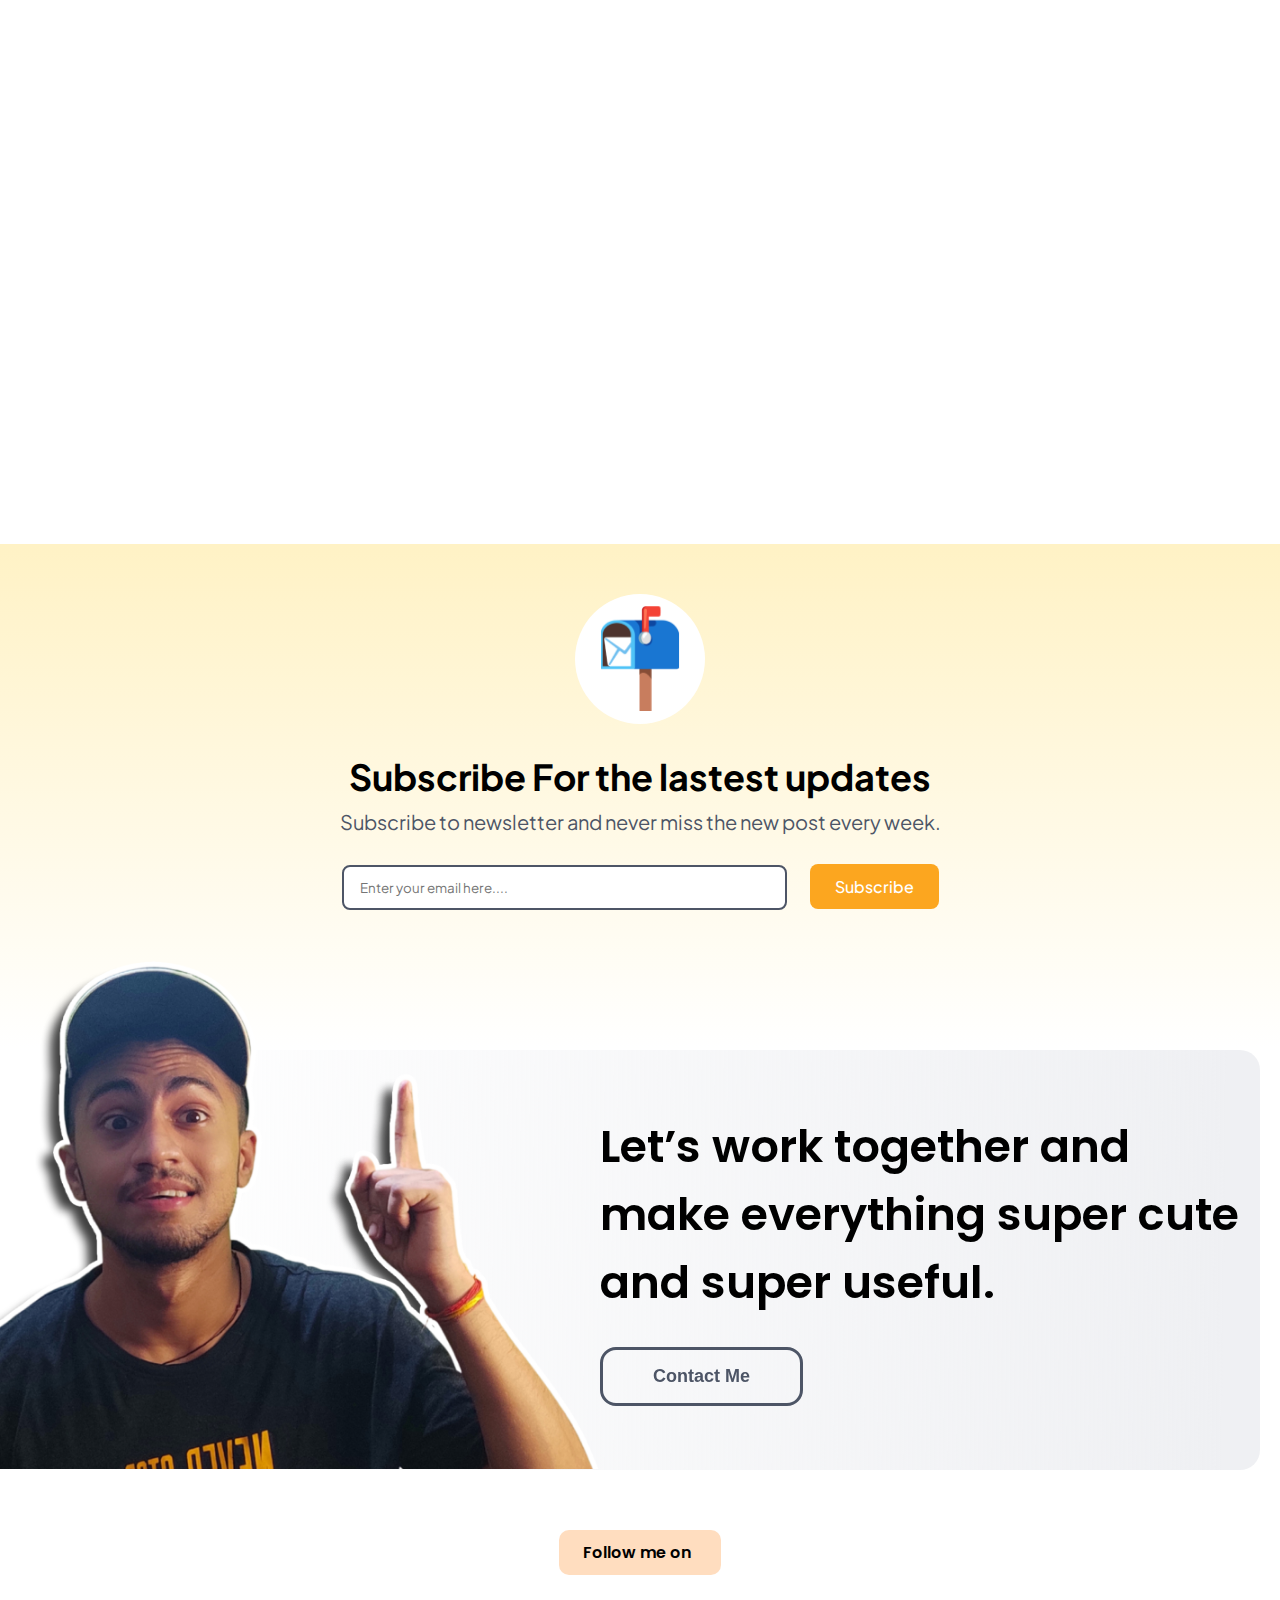
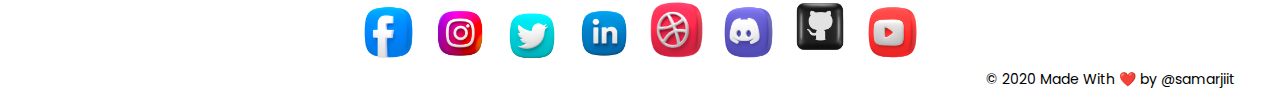
==== commit 5ea6da4e: "complete project and case Studies page" ====
--- a/index.html
+++ b/index.html
@@ -21,7 +21,7 @@
 </head>
 <body>
     
-    <!--==================================== NAVBAR STRUCTURE DESIGN ================================= -->
+    <!--==================================== NAVBAR STRUCTURE LAYOUT ================================= -->
         <header class="header">
             <nav class="navbar">
                 <div class="container">
@@ -37,20 +37,20 @@
                                     <i class='bx bx-x'></i>
                                 </div>
                                 <ul class="flex">
-                                    <li><a class="active" href="#">Home</a></li>
-                                    <li><a href="#">AboutMe</a></li>
-                                    <li><a href="#">Gallery</a></li>
-                                    <li><a href="#">Projects</a></li>
-                                    <li><a href="#">caseStudies</a></li>
-                                    <li><a href="#">Blogs</a></li>
-                                    <li><a href="#">Podcast</a></li>
+                                    <li><a class="active" href="index.html">Home</a></li>
+                                    <li><a href="about.html">AboutMe</a></li>
+                                    <li><a href="gallery.html">Gallery</a></li>
+                                    <li><a href="projects.html">Projects</a></li>
+                                    <li><a href="case_study.html">caseStudies</a></li>
+                                    <li><a href="blog.html">Blogs</a></li>
+                                    <li><a href="podcast.html">Podcast</a></li>
                                 </ul>
                             </div>
                             <div class="navbar-button flex">
                                 <form action="">
                                     <div class="form-btn">
                                         <button class="btn btn-yellow nav-btn flex">
-                                            <img src="assets/img/simple-icons_buymeacoffee.png" alt="">
+                                            <img src="assets/img/simple-icons_buymeacoffee.png" alt="" class="animation">
                                             <span>buy Me a Coffee</span>
                                         </button>
                                     </div>
@@ -65,14 +65,15 @@
             </nav>
         </header>
 
-    <!--==================================== MAIN SECTION STRUCTURE DESIGN ================================= -->
+    <!--==================================== MAIN SECTION STRUCTURE LAYOUT ================================= -->
+
     <main>
 
-        <!--==================================== HERO SECTION STRUCTURE DESIGN ================================= -->
+        <!--==================================== HERO SECTION STRUCTURE LAYOUT ================================= -->
 
         <section id="hero">
                 <div class="hero-content grid">
-                    <div class="hero-details">
+                    <div class="hero-details" data-aos="fade-right" >
                         <button class="btn hello_btn">
                             👋 Hello All
                         </button>
@@ -89,7 +90,7 @@
                                 </button>
                             </div>
                     </div>
-                    <div class="hero_img-contents">
+                    <div class="hero_img-contents" data-aos="fade-left" data-aos-delay="300">
                         <div class="img-content">
                             <img src="assets/img/home/12 1.png" alt="">
                             <div class="back-img">
@@ -106,60 +107,62 @@
                 </div>
         </section>
 
-        <!--==================================== CASES SECTION STRUCTURE DESIGN ================================= -->
+        <!--==================================== CASES SECTION STRUCTURE LAYOUT ================================= -->
 
         <section class="CaseStudies">
             <div class="container">
-                <div class="case_title">
+                <div class="case_title" data-aos="fade-up">
                     <h2>My Recent CaseStudies</h2>
                     <a href="#" class="flex">see all <i class='bx bx-right-arrow-alt'></i></a>
                 </div>
 
                 <div class="cases ">
-                    <div class="single_case grid">
+                    <div class="single_case grid" data-aos="fade-up">
                         <div class="case_details">
                             <h3>Sheepify States</h3>
                             <p>Designed some empty state screens in kawaii style for the popular sheepify app </p>
                             <a href="">View Case Study</a>
                         </div>
                         <div class="case_picture">
-                            <img src="assets/img/home/Mask group.png" alt="" >
-                        </div>
-                    </div>
-                    <div class="single_case grid HoneyBunny">
+                            <div class="pictures picture1"></div>
+                        </div>
+                    </div>
+                    <div class="single_case grid HoneyBunny" data-aos="fade-up">
                         <div class="case_details">
                             <h3>HoneyBunny</h3>
                             <p>A colorful dashboard to manage your fictional projects and team, all in a single place.</p>
                             <a href="">View Case Study</a>
                         </div>
                         <div class="case_picture">
-                            <img src="assets/img/home/Home 1.png" alt="" class="img-fluid">
-                        </div>
-                    </div>
-                    <div class="single_case grid">
+                            <div class="pictures picture2"></div>
+                        </div>
+                    </div>
+                    <div class="single_case grid" data-aos="fade-up">
                         <div class="case_details">
                             <h3>Memrise Redesign</h3>
                             <p>I redesigned the popular language learning app memrise in kawaii style to make it more cute.</p>
                             <a href="">View Case Study</a>
                         </div>
                         <div class="case_picture">
-                            <img src="assets/img/home/Mask group (1).png" alt="">
-                        </div>
-                    </div>
-                </div>
-            </div>
-        </section>
-
-    <!--==================================== SETUP JS VENDOR FILE LINKS ================================= -->
+                            <div class="pictures picture3"></div>
+                        </div>
+                    </div>
+                </div>
+            </div>
+        </section>
+
+        <!--==================================== CASE BOXES SECTION STRACTURE LAYOUT ================================= -->
 
 
         <section class="sec_boxes">
             <div class="container">
                 <div class="grid grid-boxes">
-                    <div class="single-box span-2 ">
+
+
+                    <div class="single-box span-2 box1" data-aos="fade-right">
                         <div class="grid_single-box">
+                            <button class="btn btn-box">CaseStudies</button>
                             <div class="box-details">
-                                <button class="btn btn-box">CaseStudies</button>
                                 <div class="box-texts">
                                     <h4>CASE STUDIES</h4>
                                     <p>Have a look on my caseStudies and process ... ( <a href="">read more</a>)</p>
@@ -170,48 +173,159 @@
                                 <img src="assets/img/home/Rectangle 23.png" class="fixed-bottom" alt="">
                             </div>
                         </div>
-                       
+                    </div>
+
+                    <div class="single-box p-4 box2" data-aos="fade-up">
+                        <button class="btn btn-box">Tips & Trick</button>
+                        <div class="box-details">
+                            <div class="box-images flex">
+                                <div class="small">
+                                    <img src="assets/img/Time Square.png" alt="">
+                                </div>
+                                <div class="large">
+                                    <img src="assets/img/Time Square.png" alt="">
+                                </div>
+                                <div class="small">
+                                    <img src="assets/img/Time Square.png" alt="">
+                                </div>
+                            </div>
+                            <div class="box-texts">
+                                <h4>PM MOCKS</h4>
+                                <p>Learn how to be a product manager and how to face the interview process... ( <a href="">read more</a>)</p>
+                            </div>
+                        </div>
+                    </div>
+
+
+                    <div class="single-box box3" data-aos="fade-up">
+                        <button class="btn btn-box">WhoAmI</button>
+                        <div class="box-details">
+                            <div class="box-images flex">
+                                <div class="">
+                                    <img src="assets/img/Activity.png" alt="">
+                                </div>
+                            </div>
+                            <div class="box-texts">
+                                <h4>ABOUT ME</h4>
+                                <p>I believe in empathizing with customers to solve their problems. I aspire. ...  ( <a href="">read more</a>)</p>
+                            </div>
+                        </div>
+                    </div>
+
+
+                    <div class="single-box span-2 box4" data-aos="fade-left" data-aos-delay="300">
+                        <button class="btn btn-box">PODCAST</button>
+                        <div class="box-details">
+                            <div class="box-images flex flex-between">
+                                    <img src="assets/img/home/Group 23.png" alt="">
+                                
+                                    <img src="assets/img/home/Group 22.png" alt="">
+                            </div>
+                            <div class="box-texts">
+                                <h4>CASE STUDIES</h4>
+                                <p>If there’s anything on your mind, we’d love to hear from you... ( <a href="">read more</a>)</p>
+                            </div>
+                        </div>
+                    </div>
+
+
+                    <div class="single-box span-3 box5" data-aos="fade-up">
                         
-                    </div>
-                    
-                </div>
-            </div>
-        </section>
-
-        <!-- <section class="sec_boxes">
-            <div class="container">
-                <div class="grid grid-boxes">
-                    <div class="single-box span-2">
-                        <button class="btn btn-box">CaseStudies</button>
-                        <div class="box-details">
-                            <h4>CASE STUDIES</h4>
-                            <p>Have a look on my caseStudies and process ... ( <a href="">read more</a>)</p>
-                        </div>
-                        <img src="assets/img/home/Rectangle 22.png" class="fixed-top" alt="">
-                        <img src="assets/img/home/Rectangle 23.png" class="fixed-bottom" alt="">
-                    </div>
-                    <!-- <div class="single-box">
-                        <button class="btn btn-box"></button>
-                    </div>
-                    <div class="single-box">
-                        <button class="btn btn-box"></button>
-                    </div>
-                    <div class="single-box span-2">
-                        <button class="btn btn-box"></button>
-                    </div>
-                    <div class="single-box span-3">
-                        <button class="btn btn-box"></button>
-                    </div> -->
-                </div>
-            </div>
-        </section> -->
-
+                        <div class="flex flex-between" style="width: 100%;">
+                            <div class="box-texts">
+                                <h4>BLOGS</h4>
+                                <p>Find inspiration has never been easier than it is now.</p>
+                                <a href="#" class="blog_btn">view more</a>
+                            </div>
+                            <div class="blog-img">
+                                <div class="img"></div>
+                            </div>
+                            
+                        </div>
+                    </div>
+
+                </div>
+            </div>
+        </section>
         
-
+        <!--==================================== SUBSCRIPTION SECTION STRACTURE LAYOUT ================================= -->
+
+        <section class="subscribe">
+            <div class="subs_content" style="text-align: center;padding: 0 10px;">
+                <div class="subs_icon flex">
+                    <img src="assets/img/image 2.png" alt="" >
+                </div>
+                <div class="subs_details">
+                    <h2>Subscribe For the lastest updates</h2>
+                    <p>Subscribe to newsletter and never miss the new post every week.</p>
+                </div>
+                <form action="" class="subs_form">
+                    <div class="form-group">
+                        <input type="text" placeholder="Enter your email here....">
+                        <button class="btn btn-yellow">Subscribe</button>
+                    </div>
+                </form>
+            </div>
+        </section>
+        <!--==================================== WORKING SECTION STRACTURE LAYOUT ================================= -->
+        <section class="working">
+            <div class="work_content flex">
+                <div class="work-img">
+                    <img src="assets/img/home/Rectangle 81.png" alt="">
+                </div>
+                <div class="work_details">
+                    <h2>Let’s work together and make everything super cute and super useful.</h2>
+                    <button class="btn btn_bdr">
+                        Contact Me
+                    </button>
+                </div>
+            </div>
+        </section>
     </main>
 
-
-
+    <!--==================================== FOOTER SECTION STRACTURE LAYOUT ================================= -->
+
+    <footer class="footer" style="text-align: center;">
+        <div class="container">
+            <div class="follow">
+                <span> Follow me on</span>
+                <img src="assets/img/home/👇.png" alt="">
+            </div>
+            <div class="links">
+                <a href="#">
+                    <img src="assets/img/FB2OctDenoiserBeauty_002.png" alt="">
+                </a>
+                <a href="#">
+                    <img src="assets/img/InstagramOctDenoiserBeauty_001 copy.png" alt="">
+                </a>
+                <a href="#">
+                    <img src="assets/img/Twitter (1).png" alt="">
+                </a>
+                <a href="#">
+                    <img src="assets/img/LinkedIn (1).png" alt="">
+                </a>
+                <a href="#">
+                    <img src="assets/img/Dribbble.png" alt="">
+                </a>
+                <a href="#">
+                    <img src="assets/img/Discord.png" alt="">
+                </a>
+                <a href="#">
+                    <img src="assets/img/github-2950150-2447911 1.png" alt="">
+                </a>
+                <a href="#">
+                    <img src="assets/img/Youtube.png" alt="">
+                </a>
+            </div>
+            <div class="copyright" style="text-align: right;">
+                <p>© <span id="year">2020</span> Made With ❤️ by @samarjiit</p>
+            </div>
+        </div>
+    </footer>
+
+    <button class="btn fixed_btn">
+        <i class='bx bx-up-arrow-alt'></i>
+    </button>
     <!--==================================== SETUP JS VENDOR FILE LINKS ================================= -->
 
     <script src="assets/vendor/aos/aos.js"></script>
--- a/assets/css/style.css
+++ b/assets/css/style.css
@@ -23,6 +23,7 @@
     
     --text-64 : 54px ;
     --text-52 : 52px ;
+    --text-45 : 45px ;
     --text-40 : 40px ;
     --text-36 : 36px ;
     --text-32 : 32px ;
@@ -58,6 +59,16 @@
     --clr-FF8 : #FFF8F2;
     --clr-FFE : #FFFFFE;
     --clr-F9 : #FFF9F2;
+    --clr-11 : #111827;
+    --clr-64 : #648E9E;
+    --clr-07 : #0078FF;
+    --clr-C0 : #C07E63;
+    --clr-B4 : #B49467;
+    --clr-74 : #746FA7;
+    --clr-9E : #9E69AA;
+    --clr-14 : #14142B;
+    --clr-rgba1 : rgba(8, 8, 11, 0.15);
+    --swiper-theme-color: #232323; 
 
 /*============================== FONT FAMILY ======================== */
 
@@ -88,10 +99,15 @@
 .grid{
     display: grid;
 }
-
+.span-2{
+    grid-column: span 2;
+}
+.span-3{
+    grid-column: span 3;
+}
 .img-fluid{
     width: 100%;
-    height: auto;
+    height: 100%;
 }
 
 .hero_title{
@@ -113,7 +129,12 @@
 
 .section{
     position: relative;
-    overflow: hidden;
+    overflow: hidden !important;
+}
+
+.section_title{
+    font-size: 80px;
+    font-weight: 700;
 }
 
 .py-3{
@@ -137,10 +158,24 @@
     background-color: var(--clr-FC);
     color: var(--clr-FF);
 }
+.fixed_btn{
+    position: fixed;
+    bottom: 40px;
+    right:40px;
+    padding:10px;
+    background-color:var(--clr-64);
+    border-radius: 3px;
+    transition: .5s;
+    display: none;
+}
+.fixed_btn i{
+    font-size: var(--text-24);
+    color:var(--clr-FF);
+}
 
 /*============================== END COMMON WORK ======================== */
 
-/*============================== DESIGN FOR NAVBAR STYLE ======================== */
+/*============================== NAVBAR LAYTOUT DESIGN ======================== */
 
 
 .header{
@@ -193,6 +228,25 @@
     font-size: 14px;
     font-weight: 500;
 }
+.navbar-button .form-btn .nav-btn:hover .animation{
+    animation: bottle .5s linear 2;
+}
+
+@keyframes bottle{
+    0%{
+        transform: translateX(0);
+    }
+    40%{
+        transform: translateX(1px);
+    }
+    60%{
+        transform: translateX(-1px);
+    }
+    100%{
+        transform: translateX(0);
+    }
+}
+
 .close_menu ,
 .show_menu{
     display: none;
@@ -210,26 +264,39 @@
 
 
 
-/*============================ HERO SECTION DESIGN ==========================*/
+/*============================ HERO SECTION LAYTOUT DESIGN ==========================*/
 
 #hero{
     position: relative;
     min-width:100%;
-    padding-top: 40px;
+    padding-top: 60px;
     background: linear-gradient(180deg, #FFF2C5 0%, rgba(250, 250, 250, 0) 100%);
     backdrop-filter: blur(250px);
     display: flex;
     align-items: flex-end;
     padding-left: 48px;
+    overflow: hidden !important;
+
 }
 
 .hero-content{
+    position: relative;
     grid-template-columns: 1fr 1fr;
     column-gap: 20px;
     justify-content: space-between;
     align-items: center;
 }
-
+.hero-content .vision{
+    position: absolute;
+    top:0;
+    right:60px;
+    display: inline-block;
+    background-color: transparent;
+    z-index: 99;
+}
+.light_vision{
+    display: none !important;
+}
 .hero-details .hello_btn{
     padding:12px 24px;
     border-radius: 10px;
@@ -254,13 +321,17 @@
     margin-left: 20px;
 }
 .hero_img-contents{
+    position: relative;
     text-align: right;
 }
 .hero_img-contents .img-content{
     display: inline-block;
     position: relative;
 }
-
+.img-content img{
+    width:500px;
+    height: auto;
+}
 .img-content .back-img{
     display: inline-block;
     position: absolute;
@@ -285,13 +356,77 @@
     margin-top: 120px;
 }
 
-/*============================ RESPONSIVE DESIGN ==========================*/
+/*============================ BLOG IMAGE CHANGES ==========================*/
+
+.blog_content .hero_img-contents{
+    height: 460px;
+    display: flex;
+    justify-content: flex-end;
+    align-items: flex-end;
+}
+
+.blog_content .img-content img{
+    width:620px;
+    height: auto;
+}
+
+.blog_content .img-content .back-img img{
+    width:360px;
+    height: auto;
+    object-fit: cover;
+}
+
+.blog_content .img-content .back-img{
+    top:-55px;
+    right:155px;
+}
+
+/*============================ PODECAST IMAGE CHANGES ==========================*/
+
+.podecast#hero{
+    padding-top: 70px;
+}
+.podecast .vision{
+    top:-40px;
+    right:20px;
+}
+.hero-details h3{
+    font-size: var(--text-52);
+    line-height: 60px;
+    font-weight: 400;
+}
+.hero-details p{
+    font-size: var(--text-18);
+    line-height: 27px;
+    margin:20px 0 40px;
+}
+.podecast_img-content{
+    width:490px;
+    height: 480px;
+    background-image: url('../img/podcast/Ellipse\ 2.png');
+    background-position: center;
+    object-fit: cover;
+    background-size: cover;
+    background-repeat: no-repeat;
+}
+
+.podecast_img-content img{
+    width:350px;
+    height: auto;
+}
+
+
+
+
+/*============================ CASE SECTION LAYTOUT DESIGN ==========================*/
 
 
 .CaseStudies{
     min-width: 100%;
     background: linear-gradient(180deg, #EFF0F3 0%, rgba(255, 221, 191, 0) 100%);
     padding:84px 0;
+}.sec_boxes{
+    padding: 80px 0;
 }
 .case_title h2{
     color: var(--clr-40);
@@ -299,13 +434,21 @@
     font-weight: 600;
 }
 .case_title a{
+    display: inline-flex;
     justify-content: start;
     column-gap: 4px;
     text-transform: capitalize;
     color: var(--clr-2B);
     margin: 32px 0;
 }
+.case_title a i{
+    transition: .4s;
+}
+.case_title a:hover i{
+    transform: translateX(4px);
+}
 .cases .single_case{
+    position: relative;
    grid-template-columns: 1fr 1fr;
    column-gap: 76px;
    height: 400px;
@@ -314,9 +457,32 @@
    border-radius: 24px;
    padding-left: 72px;
    margin: 28px 0;
-}
-.cases .HoneyBunny{
-    padding:41px 41px 41px 72px; 
+   overflow: hidden;
+}
+.single_case .case_picture{
+    height: inherit;
+    position: absolute;
+    top:0;
+    right:0;
+    display: flex;
+    align-items: center;
+}
+.case_picture .pictures{
+    width:590px;
+    height: 400px;
+    background-size: cover;
+    object-fit: cover;
+}
+.case_picture .picture1{
+    background-image: url('../img/home/Mask\ group.png');
+}
+.case_picture .picture2{
+    width:509px;
+    height: 318px;
+    background-image:  url('../img/home/Home\ 1.png');
+}
+.case_picture .picture3{
+    background-image:url('../img/home/Mask\ group\ \(1\).png');
 }
 .single_case h3{
     font-size: var(--text-32);
@@ -334,42 +500,131 @@
     font-size: var(--text-20);
     color:var(--clr-4E);
 }
-/*============================ RESPONSIVE DESIGN ==========================*/
+/*============================ CASE BOXES SECTION LAYTOUT DESIGN ==========================*/
+
 .sec_boxes{
     padding: 80px 0;
+    overflow: hidden;
 }
 .grid-boxes{
     grid-template-columns: repeat(3,1fr);
-    row-gap: 20px;
+
+    gap: 20px;
 }
 .single-box{
     position: relative;
     padding:40px;
-    background-color: #001858;
-    height: 402px;
+    height: 395px;
     display: flex;
-    align-items: flex-end;
-}
-.span-2{
-    grid-column: span 2;
-}
+    overflow: hidden;
+    border-radius: 28px;
+}
+
+.box1{
+    background: linear-gradient(109.56deg, #CCFBF1 8.75%, #BBDCE9 101.85%, #99F6E4 101.85%);
+}
+.box2{
+    background: linear-gradient(128.14deg, #FFEDD5 2.71%, #FED7AA 97.55%);
+}
+.box3{
+    background: linear-gradient(127.16deg, #FEF9C3 3.85%, #FEF08A 95.73%);
+}
+.box4{
+    background: linear-gradient(109.56deg, #F3E8FF 8.75%, #D8B4FE 101.85%);
+}
+.box5{
+    background: linear-gradient(180deg, #DDD6FE 0%, #A78BFA 100%);
+}
+
+
 .grid_single-box {
+    width:100%;
     display: flex;
     justify-content: space-between;
     align-items: flex-end;
-}
-.box-details{
-    display: flex;
-    flex-direction: column;
-    justify-content: space-between;
-}
-.box-details p{
-    font-size: var(--text-14);
 }
 .single-box .btn-box{
     position: absolute;
     top:40px;
     left:40px;
+    padding:16px 30px;
+    background-color: var(--clr-F9);
+    border-radius: 30px;
+}
+
+.box-texts .blog_btn{
+    background: linear-gradient(93.54deg, #AF51C5 5.09%, #6E297E 91.93%);
+    display: inline-block;
+    padding:14px 35px;
+    border-radius: 5px;
+    font-size: var(--text-14);
+    color: var(--clr-F9);
+    font-weight: 500;
+    text-transform: uppercase;
+    margin-top: 24px;
+    transition: all 0.7s ;
+}
+.box-texts .blog_btn:hover{
+    background: linear-gradient(93.54deg, #d864bb 5.09%, #592964 91.93%);
+}
+.box-details{
+    width: 100%;
+    display: flex;
+    flex-direction: column;
+    justify-content: flex-end;
+}
+
+.box-details p{
+    font-size: var(--text-14);
+}
+
+.box-texts h4{
+    font-size: var(--text-24);
+    font-weight: 600;
+    color:var(--clr-11);
+}
+.box-texts p{
+    font-size: var(--text-14);
+    margin-top: 18px;
+}
+.box-texts p a{
+    color:var(--clr-07);
+}
+.box1 .box-texts p,
+.single-box.box1 .btn-box{
+    color: var(--clr-64);
+}
+
+.box2 .box-texts p,
+.single-box.box2 .btn-box{
+    color: var(--clr-C0);
+}
+
+.box3.box-texts p,
+.single-box.box3 .btn-box{
+    color: var(--clr-B4);
+}
+
+.box4 .box-texts p,
+.single-box.box4 .btn-box{
+    color: var(--clr-74);
+}
+
+.box5 .box-texts p,
+.single-box.box5 .btn-box{
+    color: var(--clr-9E);
+}
+
+.box-img img{
+    background-position: center;
+    object-fit: cover;
+}
+
+.blog-img .img{
+    width:520px;
+    height: 402px;
+    background-image: url('../img/home/Images\ \(1\).png');
+    background-size: cover;
 }
 .box-img .fixed-top{
     transform: translateY(-113px) translateX(-70px);
@@ -377,63 +632,969 @@
 .box-img .fixed-bottom{
     transform: translateY(49px) translateX(-40px);
 }
-/* 
-.sec_boxes{
-    padding: 80px 0;
-}
-.grid-boxes{
+.box-details .box-images{
+    margin-bottom: 50px;
+}
+.box-details .box-images div{
+    background-color: var(--clr-F9);
+    padding:27px;
+    border-radius: 50%;
+    line-height: 0;
+}
+.box-details .box-images .small{
+    padding:15px;
+    transform: translateY(18px);
+}
+
+.box-details .box-images div img {
+    width:48px;
+    height: 48px;
+}
+
+.box-details .box-images .small img{
+    height: 28px;
+    width: 28px;
+}
+.box-images img:first-child{
+    width: 144px;
+}
+.box-images img:last-child{
+    width: 324px;
+}
+
+/*============================ SUBSCRIBE SECTION LAYTOUT DESIGN ==========================*/
+
+.subscribe{
+    position: relative;
+    background: linear-gradient(180deg, #FFF2C5 0%, #FFFFFF 100%);
+    padding:50px 0 140px;
+    font-family: var(--Jakarta);
+
+}
+
+.subs_icon{
+    display: inline-flex !important;
+    width: 130px;
+    height: 130px;
+    background-color: var(--clr-FF);
+    border-radius: 50%;
+    margin-bottom: 30px;
+}
+
+.subs_icon img{
+    width: 80px;
+    height: 105px;
+}
+
+.subs_details h2{
+    font-size: var(--text-36);
+    font-weight: 700;
+}
+
+.subs_details p{
+    font-size: var(--text-20);
+    color: var(--clr-4D);
+    margin-top: 10px;
+}
+
+.subs_form{
+    margin-top: 30px;
+}
+
+.subs_form .form-group input,
+.subs_form .form-group button{
+    font-family: var(--Jakarta);
+}
+
+.subs_form .form-group input{
+    width: 445px;
+    height: 45px;
+    outline: 0;
+    border: 2px solid var(--clr-4D);
+    border-radius: 8px;
+    padding-left: 16px;
+    color: #333;
+}
+
+.subs_form .form-group button{
+    height: 45px;
+    padding: 0 25px;
+    border-radius: 8px;
+    font-size: var(--text-16);
+    font-weight: 500;
+    margin-left: 20px;
+}
+
+/*============================ WORKING SECTION LAYTOUT DESIGN ==========================*/
+
+.work_content{
+    position: relative;
+    background: linear-gradient(270.69deg, #EFF0F3 3%, rgba(239, 240, 243, 0) 91.62%);
+    height: 420px;
+    margin-right: 20px;
+    border-radius: 20px;
+    padding-right: 20px;
+    overflow: visible;
+}
+
+.work_content .work-img{
+    transform: translatey(-62px);
+}
+
+.work_content .work-img img{
+    width:600px;
+    height: 550px;
+}
+
+.work_details h2{
+    font-size: var(--text-45);
+    font-weight: 600;
+}
+
+.work_details button{
+    padding: 16px 50px;
+    border-radius: 16px;
+    border-color: var(--clr-4D);
+    color: var(--clr-4D);
+    font-size: var(--text-18);
+    font-weight: 600;
+    margin-top: 30px;
+    margin-left: 0;
+}
+
+/*============================ ABOUT ME SECTION LAYTOUT DESIGN ==========================*/
+
+.about_me{
+    padding: 100px 0 30px;
+}
+
+.about_me-content blockquote p{
+    margin:20px 0;
+}
+
+.about_img{
+    text-align: center;
+}
+
+.about_img img{
+    max-width: 100%;
+}
+
+/*============================ PROJECTS SECTION LAYTOUT DESIGN ==========================*/
+
+.project{
+    padding:100px 0 30px;
+    overflow: hidden;
+}
+
+.project_content{
+    grid-template-columns: repeat(2,1fr);
+    gap: 30px;
+    margin: 40px;
+}
+
+.single_project{
+    background-color: var(--clr-FC);
+    border-radius: 50px;
+}
+
+.project_details{
+    margin:0 30px 30px 30px;
+    padding:20px;
+    border-radius: 30px;
+    background-color:var(--clr-FF8);
+}
+
+.project_details a{
+    color:var(--clr-14);
+    font-weight: 600;
+    display: inline-block;
+    margin-bottom: 10px;
+    transition: .3s;
+    background-color:var(--clr-FDB);
+    padding:3px 7px;
+    border-radius: 10px;
+}
+
+.project_details a:hover{
+    color:var(--clr-64);
+}
+
+.project_details h3{
+    font-size: var(--text-20);
+    color:var(--clr-14);
+}
+/*============================ BLOG SECTION LAYOUT DESIGN ==========================*/
+#blogs{
+    padding:30px 0;
+    background-color:whitesmoke;
+    overflow: hidden;
+}
+
+.layout_grids{
+    display: flex;
+    justify-content: flex-end;
+    align-items: center;
+    column-gap: 34px;
+    margin-bottom: 45px;
+}
+
+.layout_grids button{
+    padding:6px;
+    border-radius: 50%;
+}
+
+.layout_grids button i{
+    font-size: var(--text-32);
+    color:var(--clr-80);
+    transition: .3s;
+
+}
+
+.layout_grids button.active i,
+.layout_grids button:hover i{
+    color:var(--clr-07);
+}
+
+.single_content .blog_details{
+    padding:20px 80px 20px 0;
+}
+
+.single_content .blog_details h3 a{
+    font-family: var(--Merriweather);
+    font-size: var(--text-24);
+    font-weight: 700;
+    line-height: 30px;
+    color:var(--clr-08);
+}
+
+.single_content .blog_details p,
+.single_content .blog_details a
+{
+    font-family: var(--Playfair);
+    font-size: var(--text-16);
+    line-height: 24px;
+    color:var(--clr-73);
+}
+
+.single_content .blog_details p{
+    margin:10px 0;
+}
+
+.single_content .blog_details a{
+    color: var(--clr-rgba1);
+    transition: .3s;
+    word-spacing:5px;
+}
+
+.single_content .blog_details a:hover{
+    color:var(--clr-64);
+}
+
+.pagination li a{
+    color:var(--clr-73);
+    transition: .3s;
+}
+
+.pagination li a:hover,
+.pagination li a.active{
+    color:var(--clr-00);
+}
+
+.pagination li.disabled{
+    cursor:default;
+    color:var(--clr-80);
+}
+
+/*======BLOG LIST CONTENT DESIGN=======*/
+
+.blogs_content.blogH{
+    display: grid;
+    grid-template-columns: repeat(5,1fr);
+    gap: 30px;
+}
+
+.blogs_content.blogH .h-3{
+    grid-column: span 3;
+}
+
+.blogs_content.blogH .h-2{
+    grid-column: span 2;
+}
+
+.blogH .content_img{
+    height: 280px;
+}
+
+.blogH .content_img img{
+    object-fit: cover;
+    background-position: center;
+}
+
+
+
+/*======BLOG LIST CONTENT DESIGN=======*/
+
+#blogs .list .single_content{
+    display: grid;
+    width: 100%;
+    grid-template-columns: repeat(4,1fr);
+    align-items: center;
+    column-gap: 80px;
+    margin: 30px 0;
+}
+
+.list .single_content .content_img{
+    height: 230px;
+    grid-column: span 2;
+}
+
+.list .single_content .blog_details{
+    grid-column: span 2;
+}
+
+/*====== BLOG POST CONTENT DESIGN=======*/
+
+.post_title{
+    display: flex;
+    flex-direction: column;
+    align-items: center;
+    padding-top: 90px;
+}
+.post_title h2{
+    font-family: var(--Merriweather);
+    font-size: var(--text-45);
+    font-weight: 700;
+    line-height: 60px;
+    color:var(--clr-00);
+    width:700px;
+    text-align: center;
+}
+.post_title a{
+    display: inline-flex;
+    align-items: center;
+    column-gap: 10px;
+    font-size:var(--text-16);
+    color:var(--clr-73);
+    font-family:var(--Playfair);
+    margin-top: 20px;
+}
+.post_hero .vision{
+    top:30px;
+}
+.posts{
+    margin-top: 50px;
+}
+
+.posts{
+    height: 380px;
+    overflow: hidden;
+}
+.swiper {
+    width: 100%;
+    height: 100%;
+  }
+
+.post_img {
+    text-align: center;
+    height: 380px;
+    width: 70%;
+}
+
+.post_img img{
+    object-fit: cover;
+    background-position: center ;
+}
+
+.mySwiper{
+    padding:0 40px;
+}
+
+.mySwiper .swiper-horizontal>.swiper-pagination-progressbar.swiper-pagination-progressbar-opposite, .swiper-pagination-progressbar.swiper-pagination-horizontal.swiper-pagination-progressbar-opposite, .swiper-pagination-progressbar.swiper-pagination-vertical, .swiper-vertical>.swiper-pagination-progressbar {
+    width: 2px;
+    height: 100%;
+    left: 70px;
+    top: 0;
+}
+
+/*============================ POST CONTENT SECTION SECTION LAYOUT DESIGN ==========================*/
+
+.post_content {
+    margin-top: 80px;
+    overflow: hidden;
+}
+
+.post_texts blockquote{
+    margin: 40px 260px;
+}
+
+.post_texts blockquote p{
+    margin:30px 0;
+    color:var(--clr-80);
+}
+
+.post_texts h2{
+    margin: 0 210px;
+    font-size:var(--text-36);
+    font-weight: 700;
+    line-height: 135%;
+    font-family: var(--Merriweather);
+}
+
+.post_texts blockquote p,
+.post_texts h4{
+    font-size: var(--text-18);
+    line-height: 175%;
+    font-family: var(--Jakarta);
+}
+
+.divider .dr{
+    width:70%;
+    height: 1px;
+    background-color:var(--clr-73);
+}
+
+.divider a{
+    color:var(--clr-73);
+    line-height: 136%;
+    font-size:var(--text-16);
+}
+
+.post_time{
+    margin-top: 10px;
+}
+.post_time a{
+    color:  var(--clr-40);
+    font-size: var(--text-14);
+}
+
+.post_content a:hover{
+    color:var(--clr-4D);
+}
+
+/*============================ PODCASTS SECTION LAYOUT DESIGN ==========================*/
+
+.podcast_av{
+    padding:40px 0;
+}
+
+.av_content .av_title h4{
+    font-size: var(--text-24);
+    font-weight: 600;
+    line-height: var(--text-36);
+    font-family: var(--Inter);
+    letter-spacing: -1px;
+}
+
+.av_servers ul li{
+    display: inline-block;
+    margin-left:40px;
+    padding: 10px;
+    transition: .3s;
+    border-radius: 5px;
+}
+
+.av_servers ul li:hover{
+    box-shadow: 0 0 15px rgba(0,0,0,0.1);
+}
+
+.av_servers ul li:first-child{
+    margin: 0;
+}
+
+.av_servers ul li a span{
+    font-family: var(--Inter);
+    font-size:var(--text-16);
+    font-weight: 600;
+    color: var(--clr-14);
+    margin-left: 10px;
+}
+
+/*============================ PODCASTS GRAPH SECTION LAYOUT DESIGN ==========================*/
+
+.graph{
+    padding: 120px 0 48px;
+}
+
+.graph_content{
+    grid-template-columns: repeat(4,1fr);
+    gap: 20px ;
+}
+
+.single_graph{
+    height: 444px;
+    display: flex;
+    flex-direction: column;
+    justify-content: space-between;
+    padding:64px 40px;
+}
+
+.single_graph.blue{
+    background-color: #4617AB;
+}
+.single_graph.green{
+    background-color:#8000ff;
+}
+.single_graph.yellow{
+    background-color:#1A04D3;
+}
+.single_graph.red{
+    background-color:#AC1B75;
+}
+
+
+.single_graph.up{
+    transform: translateY(-80px);
+}
+
+
+.graph_img{
+    text-align: center;
+}
+
+.graph_img img{
+    width:128px;
+    height: 128px;
+}
+
+.graph_text{
+    color: var(--clr-F3);
+    font-family: var(--Inter);
+
+}
+.graph_text h2,
+.graph_text h3{
+    font-weight: 700;
+    line-height: 120%;
+}
+
+.graph_text h2{
+    font-size:var(--text-45);
+}
+
+.graph_text h3{
+    font-size: var(--text-28);
+}
+
+/*--==================================== PODCASTS EPISODE SECTION LAYOUT DESIGN ================================= */
+
+.episodes{
+    font-family: var(--Inter);
+    color: var(--clr-14);
+
+}
+
+.episode_description{
     grid-template-columns: repeat(3,1fr);
-    row-gap: 20px;
-}
-
-.single-box{
+}
+
+.episode_description h2{
+    font-size: var(--text-32);
+    font-weight: 700;
+    line-height: 120%;
+}
+
+.episode_description p{
+    font-size: var(--text-16);
+    line-height: 150%;
+    margin-top:16px;
+}
+
+.episode_content{
+    margin: 64px 0;
+    grid-template-columns: repeat(3,1fr);
+    column-gap: 16px;
+    row-gap: 30px;
+}
+
+.single_episode{
     position: relative;
-    padding:40px 64px 40px 40px;
-    background-color: #001858;
-    height: 402px;
-    display: flex;
-    align-items: flex-end;
-}
-.span-2{
-    grid-column: span 2;
-}
-/*  */
-/* .single-box .fixed-top{
+    transition: .4s;
+    border-radius: 4px;
+}
+
+.single_episode:hover{
+    box-shadow: 0 0 30px rgba(85, 65, 199, 0.2);
+}
+
+.single_episode .ep_img{
+    position: relative;
+}
+
+.single_episode .ep_img .mic{
     position: absolute;
-    top:-17px;
-    right: 300px;
-}
-.single-box .fixed-bottom{
+    top:20px;
+    right:20px;
+}
+
+.ep_details{
+    padding:20px ;
+}
+
+.ep_details h3 a{
+    font-size: var(--text-24);
+    font-weight: 600;
+    line-height: 30px;
+    color: var(--clr-14);
+}
+
+.ep_details p{
+    margin:15px 0;
+}
+
+.ep_details .flex{
+    display: inline-flex;
+    column-gap: 8px;
+    color:var(--clr-14);
+}
+
+.ep_details a{
+    transition: .3s;
+}
+
+.ep_details a:hover{
+    color:var(--clr-64);
+}
+
+/*============================ SINGLE PODCAST HERO SECTION LAYOUT DESIGN ==========================*/
+
+.signle_podcast-hero{
+    padding: 40px 0;
+    font-family: var(--Inter);
+}
+
+.single_hero-content{
+    grid-template-columns: repeat(2,1fr);
+    gap:16px;
+    align-items: center;
+}
+
+.podcast_hero-img{
+    position: relative;
+}
+
+.podcast_hero-img a{
     position: absolute;
-    bottom:-9px;
-    right:110px;
-}
-
-.single-box .btn-box{
-    position: absolute;
-    top:40px;
-    left:40px;
-}  */
+    top:20px;
+    right:20px;
+}
+
+.podcast_hero-text a{
+    text-transform: uppercase;
+    color:#503AE7;
+    font-weight: 600;
+}
+
+.podcast_hero-text h2{
+    font-size: var(--text-32);
+    line-height: 120%;
+    font-weight: 700;
+    color:var(--clr-14);
+    margin:16px 0 28px;
+}
+
+.podcast_hero-text p{
+    color:var(--clr-11);
+}
+
+.podecast_ep-btn{
+    font-family: var(--Inter);
+    padding: 14px 32px;
+    margin-top: 30px;
+    font-weight: 600;
+}
+
+.podecast_ep-btn span{
+    margin-left: 10px;
+}
+
+
+
+/*--==================================== SINGLE PODCAST DETAILS SECTION STRUCTURE LAYOUT ================================= */
+
+.episode_details{
+    font-family: var(--Inter);
+    color:var(--clr-14);
+}
+
+.episode_grid{
+    grid-template-columns: repeat(3,1fr);
+}
+
+.episode_context{
+    padding:30px 60px 120px;
+}
+
+.podecast_title{
+    grid-template-columns: repeat(3,1fr);
+}
+
+.podecast_title h1{
+    margin-left: 40px;
+    font-size: var(--text-32);
+    font-weight: 700;
+    line-height: 120%;
+}
+
+.episode_context blockquote{
+    margin:40px 0;
+}
+
+.episode_context blockquote p{
+    margin: 20px 0;
+    line-height: 150%;
+}
+
+.episode_context blockquote ul li{
+    list-style: disc outside;
+    margin: 10px 0;
+}
+
+.episode_context h2{
+    font-size: var(--text-24);
+    font-weight: 600;
+    line-height: 125%;
+}
+
+.context_mekar{
+    grid-template-columns: repeat(2,1fr);
+    justify-items: start;
+    align-items: center;
+}
+
+.context_mekar p{
+    line-height: 24px;
+}
+
+.profile{
+    /* text-align: center; */
+    padding: 10px 0 10px 60px;
+    border-left: 10px solid var(--clr-FC);
+}
+
+.profile h3{
+    font-size: var(--text-24);
+    font-weight: 700;
+    line-height: 36px;
+}
+
+.profile div a{
+    margin:0 10px;
+    transition: .4s;
+    display: inline-block;
+}
+
+.profile div a:hover{
+    transform: translateY(-4px);
+}
+
+.listening{
+    justify-self: center;
+}
+
+.listening h3{
+    font-size: var(--text-24);
+    line-height: 30px;
+    font-weight: 600;
+}
+
+.listening ul{
+    margin-top: 70px;
+}
+
+.listening ul li{
+    display: block;
+    margin: 20px 0;
+    padding: 10px ;
+    transition: .4s;
+}
+
+.listening ul li:hover{
+    box-shadow: 0 0 20px rgba(0,0,0,0.2);
+}
+
+.listening ul li a{
+    display: inline-flex;
+    column-gap: 13px;
+    color:var(--clr-14);
+}
+/*============================ FOOTER SECTION LAYOUT DESIGN ==========================*/
+
+.footer{
+    padding:60px 0 20px;
+}
+
+.follow{
+    display: inline-flex;
+    justify-content: center;
+    align-items: center;
+    column-gap: 6px;
+    padding:10px 24px;
+    background-color: var(--clr-FDB);
+    border-radius: 10px;
+    margin-bottom: 16px;
+}
+
+.follow span{
+    font-size: 16px;
+    font-weight: 600;
+}
+
+.links a{
+    display: inline-block;
+    margin:0 4px;
+}
+
+.links a img{
+    width: 60px;
+    height: auto;
+}
+
+.copyright p{
+    font-size: var(--text-14);
+}
 
 /*============================ RESPONSIVE DESIGN ==========================*/
-@media screen and (max-width: 1400px) {
-    
-    .img-content img{
-        width:500px;
+@media screen and (min-width: 1400px){
+    .av_servers ul li{
+        margin-left:87px;
+    }
+}
+
+@media screen and (max-width: 1200px) {
+
+    /*============================ RESPONSIVE SINGLE CASES DESIGN ==========================*/
+
+    .cases .single_case{
+        grid-template-columns: 1fr 1fr;
+        column-gap: 76px;
+        height: 300px;
+    }
+
+    .case_picture .pictures{
+        width:440px;
+        height: 302px;
+        
+    }
+
+    .case_picture .picture2{
+        width: 430px;
+        height: 265px;
+    }
+
+    .single_case h3{
+        font-size: var(--text-24);
+    }
+
+    .single_case p{
+        font-size: var(--text-16);
+    }
+
+    .single_case a{
+        font-size: var(--text-16);
+    }
+
+/*============================ RESPONSIVE CASE BOXES SECTION DESIGN ==========================*/
+    .single-box{
+        height: 302px;
+    }
+
+    .blog-img .img{
+        width: 392px;
+        height: 302px;
+    }
+
+    .box-img img{
+        width: 150px;
+        height: 225px;
+    }
+
+    .box-img .fixed-top{
+        
+        transform: translateY(-52px) translateX(-50px);
+    }
+
+    .box-img .fixed-bottom{
+        transform: translateY(48px) translateX(-30px);
+    }
+
+    .box-details .box-images{
+        margin-bottom: 18px;
+    }
+
+    .box-details .box-images div{
+        padding:18px;
+    }
+
+    .box-texts h4{
+        font-size: var(--text-18);
+    }
+
+    .box-texts p{
+        margin-top: 12px;
+    }
+
+    .single-box .btn-box{
+        top: 20px;
+        left: 25px;
+        padding: 14px 18px;
+    }
+    /*============================ RESPONSIVE WORKING SECTION DESIGN ==========================*/
+
+    .work_content{
+        height: 380px;
+    }
+
+    .work_details h2{
+        font-size: var(--text-36);
+        font-weight: 600;
+    }
+
+    .work_content .work-img img{
+        width:550px;
+        height: 510px;
+    }
+
+    /*============================ RESPONSIVE BLOG HERO SECTION DESIGN ==========================*/
+
+    .blog_content .img-content img{
+        width: 525px;
         height: auto;
     }
 
+    .blog_content .img-content .back-img img{
+        width:310px;
+        height: auto;
+        object-fit: cover;
+    }
+
+    .blog_content .img-content .back-img{
+        top:-65px;
+        right:130px;
+    }
+
+    /*============================ RESPONSIVE PODCAST HERO SECTION DESIGN ==========================*/
+
+    .podecast_img-content{
+        width:420px;
+        height: 400px;
+        
+    }
+    
+    .podecast_img-content img{
+        width:310px;
+    }
 }
 
 @media screen and (max-width: 1080px) {
 
-/*============================ NAVBAR DESIGN ==========================*/
+/*============================ RESPONSIVE NAVBAR DESIGN ==========================*/
 
     .navbar_main-menu ul li a{
         font-size: var(--text-14);
     }
 
-/*============================ HERO DESIGN ==========================*/
+/*============================ RESPONSIVE HERO SECTION DESIGN ==========================*/
 
     .hero_btn{
         width:200px;
@@ -454,12 +1615,106 @@
         top:90px;
         padding:10px 15px;
     }
-    
+
+/*============================ RESPONSIVE ABOUT ME SECTION DESIGN ==========================*/
+
+
+    .section_title{
+        font-size: 60px;
+    }
+
+/*============================ RESPONSIVE BOXES SECTION DESIGN ==========================*/
+
+    .box-img img{
+        width: 100px;
+        height: 180px;
+    }
+
+    .box-img .fixed-top{
+        
+        transform: translateY(-102px) translateX(-25px);
+    }
+
+    .box-img .fixed-bottom{
+        transform: translateY(47px) translateX(0px);
+    }
+
+    .single-box{
+        height: 290px;
+        padding: 20px;
+    }
+
+    .box-details .box-images div img {
+        width:37px;
+        height: 37px;
+    }
+
+    /*============================ RESPONSIVE PODCAST SECTION DESIGN ==========================*/
+
+    .av_content .av_title h4{
+        font-size: var(--text-18);
+        line-height: var(--text-24);
+    }
+    
+    .av_servers ul li a span{
+        font-family: var(--Inter);
+        font-size:var(--text-14);
+        font-weight: 600;
+        color:#14142B;
+        margin-left: 10px;
+    }
+
+    /*============================ RESPONSIVE PODCAST GRAPH SECTION DESIGN ==========================*/
+
+    /* .graph_content{
+        grid-template-columns: repeat(3,1fr);
+       
+    } */
+    .single_graph{
+        height: 350px;
+        padding:44px 20px;
+    }
+    
+    .graph_text h2 {
+        font-size: var(--text-36);
+    }
+
+    .graph_text h3 {
+        font-size: var(--text-22);
+    }
+
+    .graph_img img{
+        width:90px;
+        height: 90px;
+    }
+
+    .podcast_hero-text h2{
+        font-size: var(--text-28);
+    }
+    
+    .podcast_hero-text p{
+        color:var(--clr-11);
+    }
+    
+    .podecast_ep-btn{
+        margin-top: 20px;
+    }
+
+    .podecast_title{
+        grid-template-columns: repeat(1,1fr);
+    }
+    
+    .podecast_title .span-2{
+        grid-column: span 1;
+    }
+  
+    
+
 }
 
 @media screen and (max-width: 992px) {
 
-/*============================ NAVBAR DESIGN ==========================*/
+/*============================ RESPONSIVE NAVBAR DESIGN ==========================*/
 
     .navbar_main-menu{
         position: fixed;
@@ -476,26 +1731,30 @@
         transition: .5s;
         z-index: 999;
     }
+
     .navbar_main-menu ul{
         flex-direction: column;
         row-gap: 15px;
         align-items: flex-start !important;
     }
+
     .navbar_main-menu  .close_menu{
         position: absolute;
         top:20px;
         left:30px;
     }
+
     .close_menu ,
     .show_menu{
         display: inline-block;
     }
 
-/*============================ HERO DESIGN ==========================*/
+/*============================ RESPONSIVE HERO DESIGN ==========================*/
     
     .hero_title{
         font-size: var(--text-36);
     }
+
     .hero_btn{
         width:160px;
         height: 45px;
@@ -507,6 +1766,7 @@
         width:310px;
         height: auto;
     }
+
     .img-content .btn{
         top:60px;
         right: 20px;
@@ -514,16 +1774,278 @@
         font-size: var(--text-14);
 
     }
+
     .img-content .design_btn{
         margin-top: 80px;
         right: 8px;
     }
-    
+
+    /*============================ RESPONSIVE PROJECT SECTION DESIGN ==========================*/
+
+    .project_details h3{
+        font-size: var(--text-16);
+        color:var(--clr-14);
+    }
+
+    /*============================ RESPONSIVE SINGLE CASES DESIGN ==========================*/
+    .blog-img .img{
+        width: 374px;
+        height: 288px;
+    }
+
+    .cases .single_case{
+        height: 260px;
+    }
+
+    .case_picture .pictures{
+        width: 373px;
+        height: 260px;
+        
+    }
+
+    .case_picture .picture2{
+        width: 364px;
+        height: 230px;
+    }
+
+    .box-texts p{
+        font-size: var(--text-12);
+    }
+
+    .box-images {
+        margin-top: 10px;
+    }
+
+    .box-images img:first-child{
+        width: 110px;
+    }
+
+    .box-images img:last-child{
+        width: 245px;
+    }
+    
+    /*============================ RESPONSIVE SUBSCRIPTION SECTION DESIGN ==========================*/
+
+    .subs_details h2{
+        font-size: var(--text-28);
+    }
+
+    .subs_details p{
+        font-size: var(--text-16);
+    }
+    
+    .subs_form .form-group input{
+        width: 380px;
+        height: 45px;
+    }
+    
+    /*============================ RESPONSIVE WORKING SECTION DESIGN ==========================*/
+    .work_content{
+        height: 330px;
+    }
+
+    .work_details h2{
+        font-size: var(--text-28);
+    }
+
+    .work_content .work-img img{
+        width: 480px;
+        height: 460px;
+    }
+
+    .work_details button{
+        padding: 14px 40px;
+        margin-top: 20px;
+    }
+    /*============================ RESPONSIVE BLOG HERO SECTION DESIGN ==========================*/
+    .blog_content .hero_img-contents {
+        height: 320px;
+    }
+
+    .blog_content .hero_img-contents{
+        justify-content: flex-end;
+        align-items: center;
+    }
+
+    .blog_content .img-content img{
+        width: 355px;
+        height: auto;
+    }
+
+    .blog_content .img-content .back-img{
+        top: -50px;
+        right: 65px;
+    }
+
+    .blog_content .img-content .back-img img{
+        width:245px;
+       
+    }
+
+    .single_content .blog_details{
+        padding:20px 0 20px ;
+    }
+
+    /********main blog section*****/
+
+     .blogH .content_img{
+        height: 240px;
+    }
+
+    .single_content .blog_details h3 a{
+        font-size: var(--text-20);
+        line-height: 26px;
+    }
+
+    .single_content .blog_details p,
+    .single_content .blog_details a
+    {
+        font-size: var(--text-14);
+        line-height: 20px;
+    }
+
+    /*list blog*/
+
+    #blogs .list .single_content{
+        column-gap: 40px;
+    }
+
+    .list .single_content .content_img{
+        height: 180px;
+    }
+
+    /*============================ RESPONSIVE POST SECTION DESIGN ==========================*/
+
+    .post_title h2{
+        font-size: var(--text-36);
+        line-height: 50px;
+        width:100%;
+    }
+    .posts{
+        height: 310px;
+    }
+    .post_img {
+        height: 310px;
+    }
+
+    /* .post_content {
+        margin-top: 80px;
+        overflow: hidden;
+    } */
+    .post_texts blockquote{
+        margin: 20px 140px;
+    }
+    .post_texts blockquote p{
+        font-size: var(--text-16);        
+    }
+    .post_texts h2{
+        margin: 0 100px;
+        font-size: var(--text-32);
+    }
+    .divider .dr{
+        width: 60%;
+    }
+  
+    /*============================ RESPONSIVE PODCAST HERO SECTION DESIGN ==========================*/
+    
+    .hero-details h3{
+        font-size: var(--text-36);
+        line-height: 40px;
+    }
+    
+    .hero-details p{
+        font-size: var(--text-16);
+        line-height:var(--text-24);
+    }
+
+    .podecast_img-content{
+        width: 320px;
+        height: 310px;
+        justify-self: center;
+    }
+    
+    .podecast_img-content img{
+        width:240px;
+    }
+
+    /*============================ RESPONSIVE PODCAST SECTION DESIGN ==========================*/
+
+    .av_content .av_title h4{
+        font-size: var(--text-16);
+        line-height: var(--text-24);
+    }
+
+    .av_servers ul{
+        white-space: nowrap;
+
+    }
+
+    .av_servers ul li{
+        margin-left:20px;
+    }
+    
+    .av_servers ul li a img{
+         width:25px;
+         height: auto;
+     }
+
+    .av_servers ul li a span{
+        font-size:var(--text-14);
+        margin-left: 5px;
+    }
+
+    
+    /*============================ RESPONSIVE PODCAST GRAPH SECTION DESIGN ==========================*/
+    .episode_description{
+        grid-template-columns: repeat(2,1fr);
+    }
+    
+    .episode_description .span-2{
+        grid-column: span 1;
+    }
+
+    .ep_details h3 a{
+        font-size: var(--text-18);
+        line-height: 24px;
+    }
+
+    .ep_details{
+        padding: 20px 10px;
+    }
+    /* .graph_content{
+        grid-template-columns: repeat(2,1fr);
+       
+    } */
+
+    .podcast_hero-text h2{
+        font-size: var(--text-24);
+        margin:10px 0;
+    }
+    
+    .podcast_hero-text p{
+        font-size: var(--text-14);
+        line-height: 18px;
+    }
+    
+    .podecast_ep-btn{
+        margin-top: 14px;
+    }
+   
+    .podecast_title h1 {
+        margin-left: 20px;
+        font-size: var(--text-28);
+    }
+
+
+    .context_mekar {
+        grid-template-columns: repeat(1,1fr);
+        row-gap: 20px;
+    }
 }
 
 @media screen and (max-width: 767px) {
 
-/*============================ NAVBAR DESIGN ==========================*/
+/*============================ RESPONSIVE NAVBAR DESIGN ==========================*/
 
     .navbar-button .form-btn .nav-btn{
         padding: 7px 10px;
@@ -532,6 +2054,9 @@
     .show_menu{
         margin-left: 8px;
     }
+
+    /*============================ RESPONSIVE HERO SECTION DESIGN ==========================*/
+
     #hero{
         padding:40px;
     }
@@ -544,11 +2069,318 @@
         grid-row-start: 1;
         text-align: center;
     }
-    
-}
+
+    
+/*============================ RESPONSIVE ABOUT ME SECTION DESIGN ==========================*/
+
+
+    .asection_title{
+        font-size: var(--text-40);
+    }
+        
+    /*============================ RESPONSIVE SINGLE CASES SECTION DESIGN ==========================*/
+    .CaseStudies{
+        
+        padding:40px 0;
+    }
+
+    .cases .single_case{
+        height: 225px;
+        padding-left: 40px;
+    }
+
+    .case_picture .pictures{
+        width: 306px;
+        height: 225px;
+    }
+
+    .case_picture .picture2{
+        width: 300px;
+        height: 190px;
+    }
+
+    .single_case h3{
+        font-size: var(--text-20);
+    }
+
+    .single_case p,
+    .single_case a{
+        font-size: var(--text-14);
+    }
+
+    .single_case p{
+        margin: 10px 0;
+    }
+
+/*============================ RESPONSIVE CASE BOXES SECTION DESIGN ==========================*/
+
+    .sec_boxes{
+        padding: 40px 0;
+    }
+
+    .grid-boxes{
+        grid-template-columns: repeat(1,1fr);
+        gap: 0px;
+        row-gap: 20px;
+    }
+
+    .single-box{
+        padding:30px;
+        height: 242px;
+        grid-column: span 2;
+    }
+
+    .blog-img .img{
+        display: none;
+    }
+
+    .box-img img{
+        width: 100px;
+        height: 140px;
+    }
+
+    .box-img .fixed-bottom{
+        transform: translateY(34px) translateX(0px);
+    }
+
+    .box-texts p{
+        font-size: var(--text-14);
+    }
+
+    /*============================ RESPONSIVE WORKING SECTION DESIGN ==========================*/
+    .work_content{
+        height: 250px;
+    }
+
+    .work_details h2{
+        font-size: var(--text-20);
+    }
+
+    .work_content .work-img img{
+        width: 360px;
+        height: 380px;
+    }
+
+    .work_details button{
+        padding: 14px 40px;
+        margin-top: 20px;
+        font-size: var(--text-14);
+    }
+
+    /*============================ RESPONSIVE PROJECT SECTION DESIGN ==========================*/
+
+    .project_content{
+        grid-template-columns: repeat(1,1fr);
+    }
+    
+    .project_details h3{
+        font-size: var(--text-16);
+        color:var(--clr-14);
+    }
+
+    /*============================ RESPONSIVE BLOG HERO SECTION DESIGN ==========================*/
+
+    .blog_content .hero_img-contents{
+        height: 320px;
+        justify-content: center;
+        align-items: center;
+    }
+
+    .blog_content .img-content img{
+        width: 395px;
+    }
+
+    .blog_content .img-content .back-img{
+        top: -50px;
+        right: 85px;
+    }
+
+   /********main blog section*****/
+   .blogs_content.blogH{
+        gap:20px;
+    }
+
+     .blogH .content_img{
+        height: 140px;
+    }
+    .single_content .blog_details h3 a{
+        font-size: var(--text-16);
+        line-height: 26px;
+    }
+
+    .single_content .blog_details p,
+    .single_content .blog_details a
+    {
+        font-size: var(--text-14);
+        line-height: 20px;
+    }
+
+    .list .single_content .blog_details p{
+        margin: 0;
+    }
+
+    #blogs .list .single_content{
+        column-gap: 20px;
+    }
+
+    /*list blog*/
+
+    .list .single_content .content_img{
+        height: 140px;
+    }
+
+    .list .single_content .blog_details h3{
+        font-size: var(--text-14);
+        line-height: 26px;
+    }
+
+    .list .single_content .blog_details p,
+    .list .single_content .blog_details a
+    {
+        font-size: var(--text-12);
+    }
+
+    /*============================ RESPONSIVE POST SECTION DESIGN ==========================*/
+    
+    .post_title h2{
+        font-size: var(--text-28);
+        line-height: 40px;
+    }
+    
+    .posts{
+        height: 240px;
+        margin-top: 30px;
+    }
+    
+    .post_img {
+        width:80%;
+        height:240px;
+    }
+    
+    .post_title a{
+        margin-top: 8px;
+    }
+
+    .post_content {
+        margin-top: 30px;
+    }
+    
+    .post_texts blockquote{
+        margin: 20px 80px;
+    }
+    
+    .post_texts blockquote p{
+        font-size: var(--text-16);        
+    }
+    
+    .post_texts h2{
+        margin: 0 30px;
+        font-size: var(--text-24);
+    }
+    
+    .divider .dr{
+        width: 50%;
+    }
+    
+    .divider a{
+        font-size: var(--text-14);
+    }
+
+    /*============================ RESPONSIVE PODECASE HERO SECTION DESIGN ==========================*/
+
+    .hero-details h3{
+        font-size: var(--text-32);
+        line-height: 40px;
+    }
+
+    .hero-details p{
+        font-size: var(--text-16);
+        line-height:var(--text-24);
+    }
+
+    .podecast .vision{
+        right:-15px;
+    }
+
+    /*============================ RESPONSIVE PODCAST SECTION DESIGN ==========================*/
+    .av_content{
+        flex-direction: column;
+        row-gap: 20px;
+    }
+    .av_content .av_title h4{
+        font-size: var(--text-16);
+        line-height: var(--text-24);
+    }
+
+    .av_servers ul{
+        white-space: normal;
+        text-align: center;
+    }
+    
+    .av_servers ul li{
+        margin:4px 20px;
+    }
+    
+    .av_servers ul li a img{
+         width:25px;
+         height: auto;
+     }
+
+    .av_servers ul li a span{
+        font-size:var(--text-14);
+        margin-left: 5px;
+    }
+
+    .graph_content{
+        grid-template-columns: repeat(2,1fr);
+    } 
+
+    .episode_description{
+        grid-template-columns: repeat(1,1fr);
+    }
+    
+    .episode_content{
+        grid-template-columns: repeat(2,1fr);
+    }
+
+    .single_hero-content{
+        grid-template-columns: repeat(1,1fr);
+    }
+    
+    .podcast_hero-text{
+        padding-right: 80px;
+    }
+    
+    .episode_grid{
+        grid-template-columns: repeat(1,1fr);
+    }
+
+    .episode_grid .span-2 {
+        grid-column: span 1;
+    }
+
+    
+
+    .listening ul{
+        margin: 30px 0;
+        text-align: center;
+    }
+    
+    .listening ul li{
+        display: inline-block;
+        margin:10px;
+    }
+    
+    .listening ul li a img{
+        width:25px;
+        height: auto;
+    }
+
+}
+
 @media screen and (max-width: 575px) {
 
-/*============================ NAVBAR DESIGN ==========================*/
+/*============================ RESPONSIVE NAVBAR DESIGN ==========================*/
 
     .navbar-button .form-btn .nav-btn{
         padding: 5px 8px;
@@ -558,29 +2390,368 @@
         width:80%;
     }
 
+    /*============================ RESPONSIVE HERO SECTION DESIGN ==========================*/
+
     .hero_title{
         font-size: var(--text-24);
     }
+
+    /*============================ RESPONSIVE ABOUT ME SECTION DESIGN ==========================*/
+
+
+    .section_title{
+        font-size: var(--text-28);
+    }
+
+    /*============================ RESPONSIVE SINGLE CASES DESIGN ==========================*/
+
+    .cases .single_case{
+        height: 185px;
+    }
+
+    .case_picture .pictures{
+        width: 250px;
+        height: 185px;
+    }
+
+    .case_picture .picture2{
+        width: 244px;
+        height: 144px;
+    }
+
+    .single-box .btn-box{
+        top: 15px;
+        left: 15px;
+        padding: 10px 15px;
+        font-size: var(--text-12);
+    }
+
+    .box-texts h4{
+        font-size: var(--text-16);
+    }
+
+    .box-texts p {
+        margin-top: 8px;
+    }
+
+    /*============================ RESPONSIVE SUBSCRIPTION SECTION DESIGN ==========================*/
+
+    .subs_details h2{
+        font-size: var(--text-24);
+    }
+
+    .subs_details p{
+        font-size: var(--text-14);
+    }
+    
+    .subs_form .form-group input{
+        width: 270px;
+        height: 45px;
+    }
+
+    .subs_form .form-group button{
+        padding: 0 20px;
+        font-size: var(--text-14);
+    }
+
+    .work_content{
+        margin: 0;
+        border-radius: 0;
+        text-align: center;
+        padding: 0 40px;
+    }
+
+    .work-img{
+        display: none;
+    }
+
+    
+    /*====================== RESPONSIVE BLOGS SECTION DESIGN
+    ====================*/
+
+    /********main blog section*****/
+
+    .blogs_content.blogH{
+        grid-template-columns: repeat(2,1fr);
+    }
+
+    .blogs_content.blogH .h-3,
+    .blogs_content.blogH .h-2{
+        grid-column: span 1;
+    }
+
+    #blogs .blogH .content_img{
+        height: 110px;
+    }
+    .single_content .blog_details h3{
+        line-height: 22px;
+    }
+    .single_content .blog_details h3 a{
+        font-size: var(--text-14);
+        line-height: 18px;
+    }
+
+    .single_content .blog_details p,
+    .single_content .blog_details a
+    {
+        font-size: var(--text-12);
+        line-height: 20px;
+    }
+
+    /*list blog*/
+
+    .list .single_content .blog_details h3{
+        font-size: var(--text-12);
+        line-height: 26px;
+    }
+
+    /*============================ RESPONSIVE POST SECTION DESIGN ==========================*/
+
+    .post_title h2{
+        font-size: var(--text-20);
+        line-height: 40px;
+    }
+
+    .posts{
+        height: 150px;
+    }
+
+    .post_img {
+        width:85%;
+        height:150px;
+    }
+
+    .swiper-horizontal>.swiper-pagination-progressbar.swiper-pagination-progressbar-opposite, .swiper-pagination-progressbar.swiper-pagination-horizontal.swiper-pagination-progressbar-opposite, .swiper-pagination-progressbar.swiper-pagination-vertical, .swiper-vertical>.swiper-pagination-progressbar {
+        left: 30px;
+    }
+
+    /*post content*/
+
+    .post_content {
+        margin-top: 0;
+    }
+
+    .post_texts blockquote{
+        margin: 20px 0;
+    }
+
+    .post_texts blockquote p{
+        font-size: var(--text-16); 
+        margin: 15px 0;       
+    }
+
+    .post_texts blockquote h4{
+        font-size: var(--text-16);
+    }
+
+    .post_texts h2{
+        margin: 0;
+        font-size: var(--text-20);
+    }
+
+    .divider .dr{
+        width: 50%;
+    }
+
+    .divider a{
+        font-size: var(--text-14);
+    }
+
+    .post_time{
+        justify-content: flex-start;
+    }
+
+    /*============================ RESPONSIVE PODECASE HERO SECTION DESIGN ==========================*/
+
+    .hero-details h3{
+        font-size: var(--text-24);
+        line-height: 40px;
+    }
+
+    .hero-details p{
+        font-size: var(--text-14);
+        overflow-wrap: break-word;
+        line-height:var(--text-24);
+    }
+   
+    .episode_content{
+        grid-template-columns: repeat(1,1fr);
+    } 
+
+    .ep_details{
+        padding:20px;
+    }
+
+    .ep_details h3 a{
+        font-size: var(--text-16);
+    }
+
+    .ep_details p{
+        font-size: var(--text-14);
+        margin:10px 0;
+    }
+
+    .podcast_hero-text h2{
+        font-size: var(--text-20);
+    }
+
+    .podcast_hero-text{
+        padding-right: 0;
+    }
+
+    .episode_context {
+        padding: 30px 0;
+    }
+   
+    .podecast_title h1 {
+        font-size: var(--text-24);
+    }
+
+    .episode_context h2 {
+        font-size: var(--text-18);
+        line-height: 24px;
+    }
+
+    .profile h3{
+        font-size:var(--text-18);
+    }
+
+    .profile p{
+        font-size: var(--clr-14);
+    }
 }
 
 @media screen and (max-width: 480px){
+
+
+    /*============================ RESPONSIVE HERO SECTION DESIGN ==========================*/
+
     .img-content img{
         width:250px;
         height: auto;
     }
+
     .img-content .btn{
         top:35px;
         right: -12px;
     }
+
     .hero_title{
         font-size: var(--text-20);
     }
+
     .btn-group{
         flex-direction: column;
         row-gap: 12px;
         align-items: start;
     }
+
     .btn_bdr{
         margin-left: 0;
     }
+
+    /*============================ RESPONSIVE SINGLE CASES DESIGN ==========================*/
+
+    .cases .single_case{
+        grid-template-columns: 1fr;
+        padding:30px;
+    }
+
+    .case_picture .pictures{
+        display: none;
+    }
+    
+ /*============================ RESPONSIVE SINGLE BOXES DESIGN ==========================*/
+    .single-box {
+        height: 200px;
+    }
+
+    .single-box img{
+       display: none;
+    }
+
+    .single-box .btn-box{
+        top: 20px;
+        left: 20px;
+        padding: 14px 18px;
+        font-size: var(--text-12);
+    }
+
+    .box-details .box-images div{
+        background-color: transparent;
+        padding:0;
+
+    }
+
+    /*============================ RESPONSIVE SUBSCRIPTION SECTION DESIGN ==========================*/
+
+    .subs_details h2{
+        font-size: var(--text-20);
+    }
+    
+    .subs_form .form-group input,
+    .subs_form .form-group button{
+        margin-top: 10px;
+    }
+
+    /*============================ RESPONSIVE BLOG HERO SECTION DESIGN ==========================*/
+    .hero-content .vision{
+        right:20px;
+    }
+
+    .blog_content .hero_img-contents{
+        height: 225px;
+    }
+
+    .blog_content .img-content img{
+        width: 280px;
+    }
+
+    .blog_content .img-content .back-img{
+        top: -40px;
+        right: 45px;
+    }
+
+    .blog_content .img-content .back-img img{
+        width:200px;
+    }
+    
+    /*list blog*/
+
+    #blogs .list .single_content{
+        grid-template-columns: repeat(1,1fr);
+        margin:10px 0;
+    }
+
+    /*============================ RESPONSIVE PODECASE HERO SECTION DESIGN ==========================*/
+
+
+    .podecast_img-content {
+        width: 260px;
+        height: 250px;
+    }
+
+    .podecast_img-content img {
+        width: 180px;
+    }
+
+    .graph_content{
+        grid-template-columns: repeat(1,1fr);
+    }
+    .single_graph.up{
+        transform: translateY(0);
+    }
+
+    .graph_text h2 {
+        font-size: var(--text-32);
+    }
+
+    .graph_text h3 {
+        font-size: var(--text-18);
+    }
+
+    .graph_img img{
+        width:100px;
+        height: 100px;
+    }
 }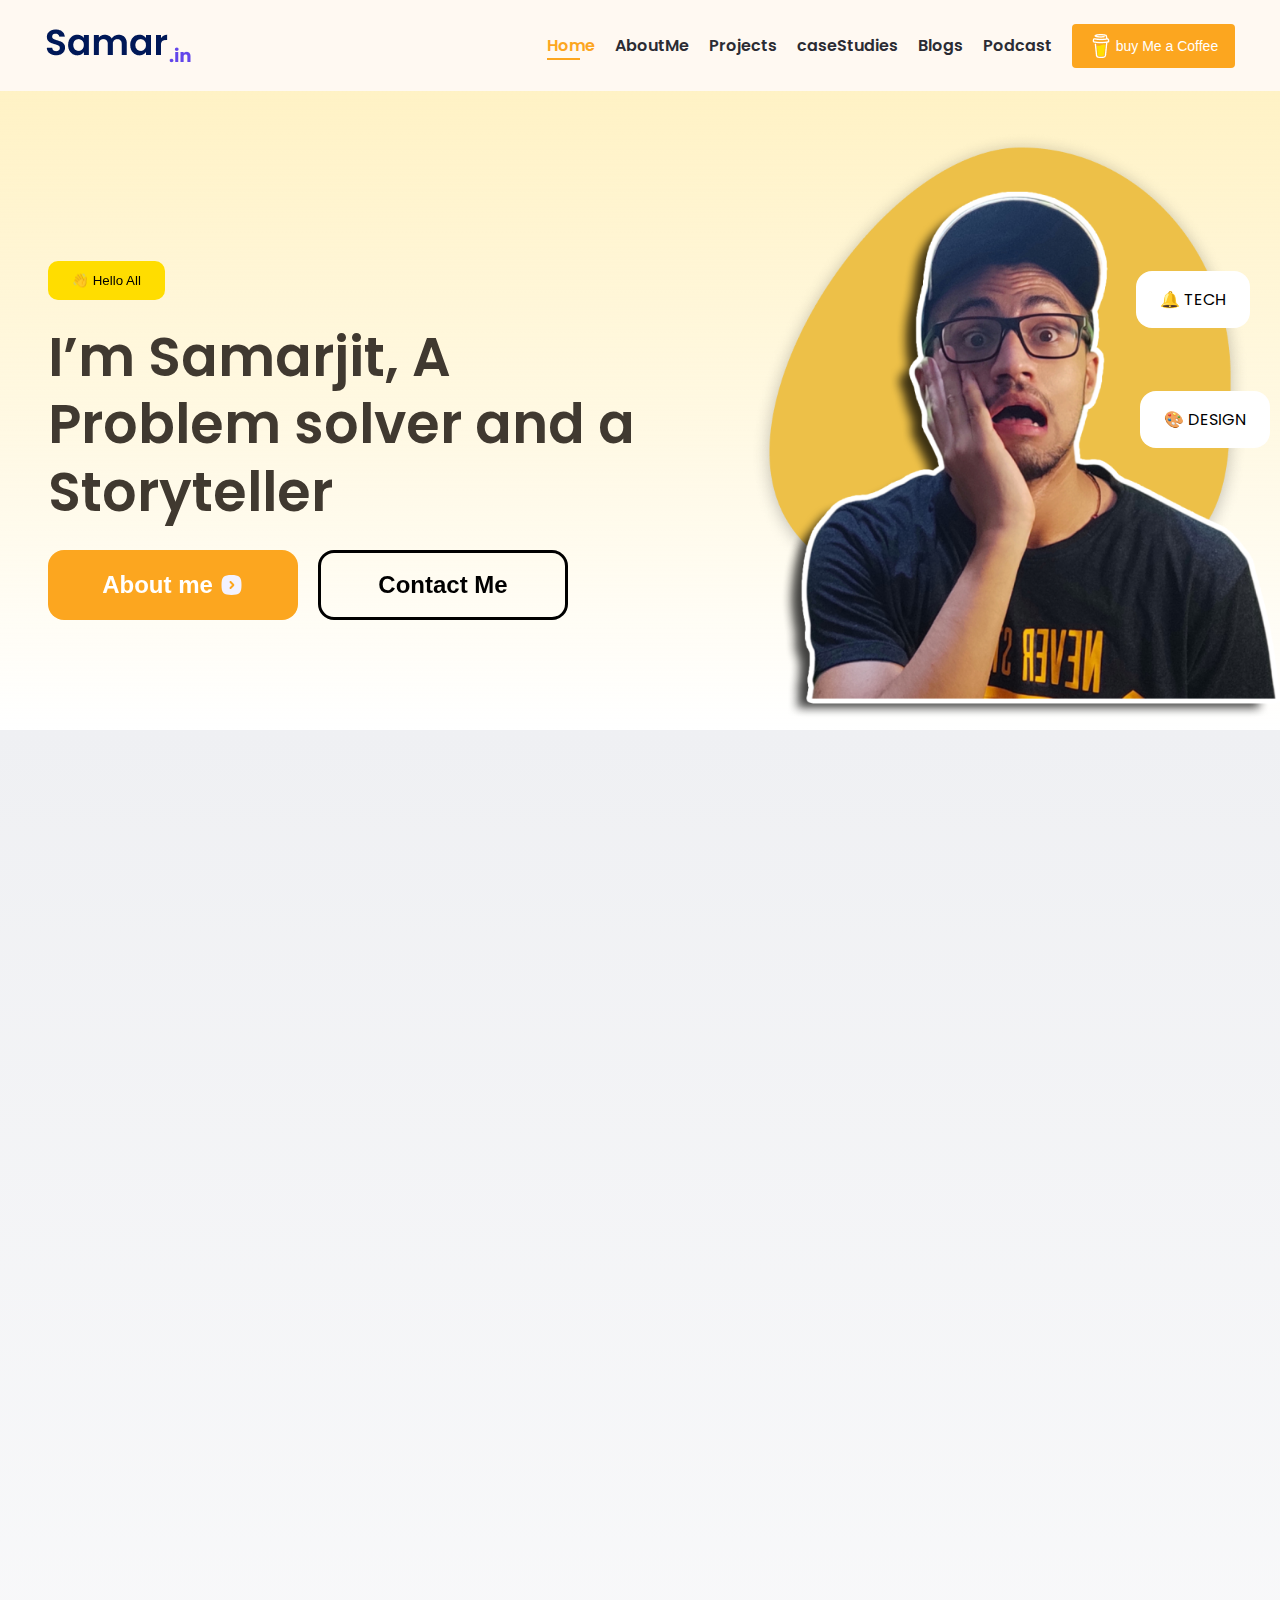
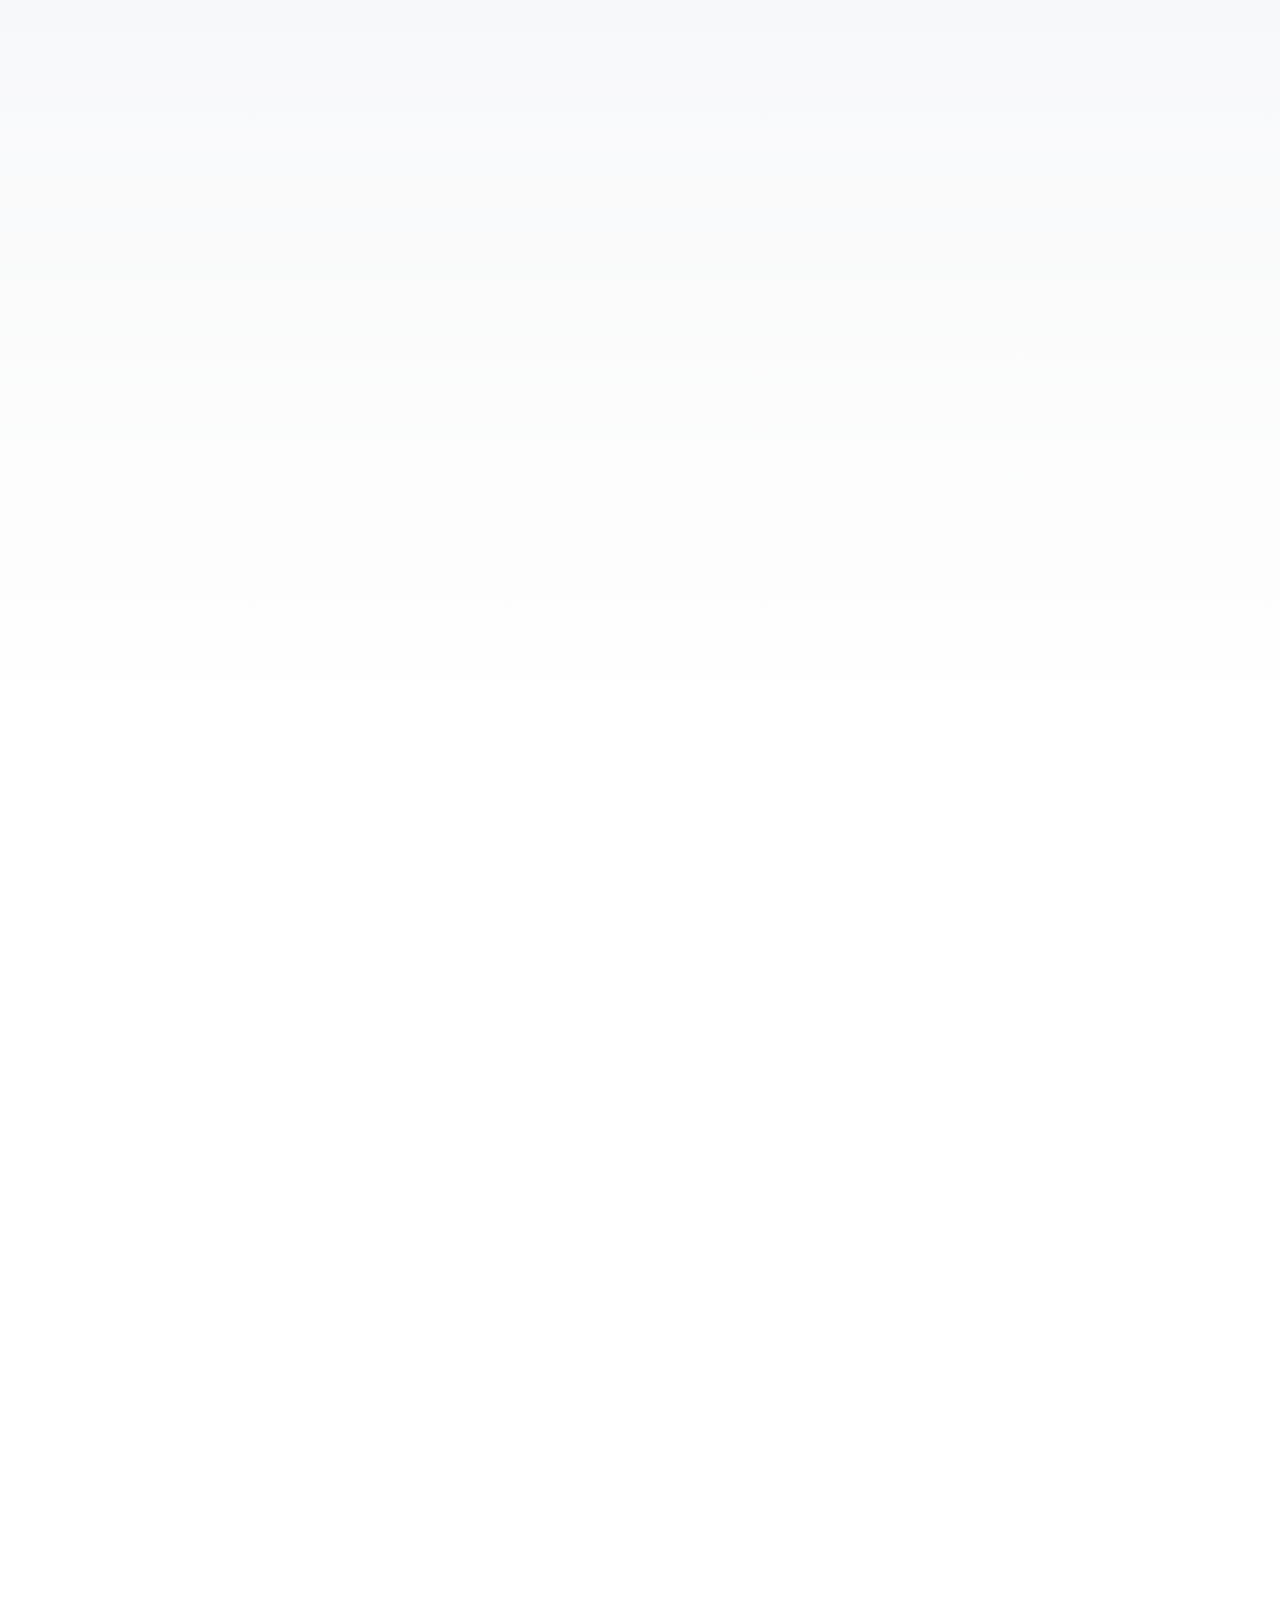
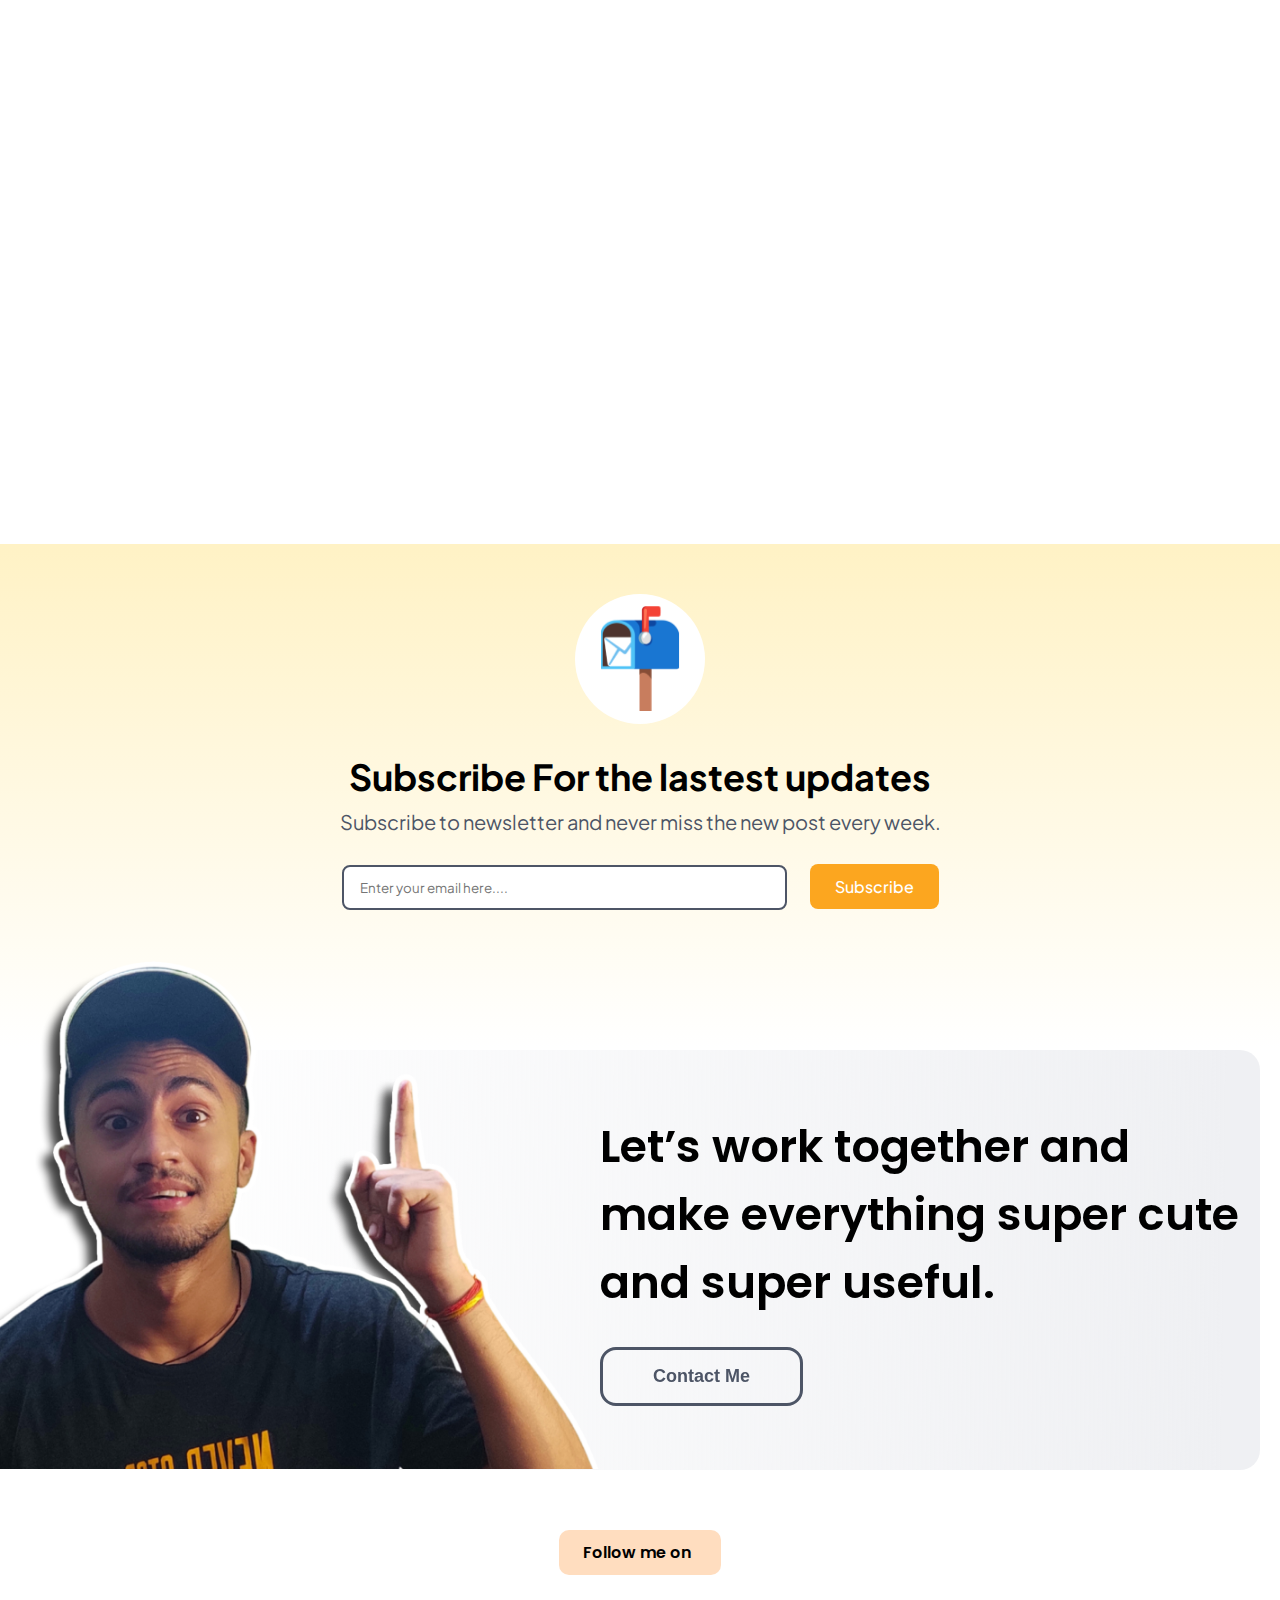
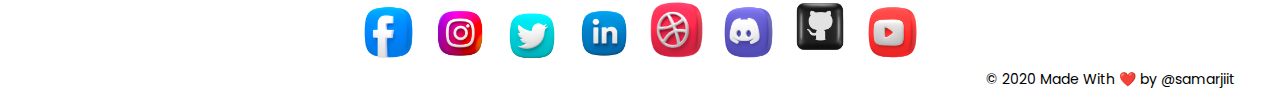
==== commit 1e6b27e5: "95% complete website" ====
--- a/index.html
+++ b/index.html
@@ -39,7 +39,6 @@
                                 <ul class="flex">
                                     <li><a class="active" href="index.html">Home</a></li>
                                     <li><a href="about.html">AboutMe</a></li>
-                                    <li><a href="gallery.html">Gallery</a></li>
                                     <li><a href="projects.html">Projects</a></li>
                                     <li><a href="case_study.html">caseStudies</a></li>
                                     <li><a href="blog.html">Blogs</a></li>
@@ -47,7 +46,7 @@
                                 </ul>
                             </div>
                             <div class="navbar-button flex">
-                                <form action="">
+                                <form action="contact.html">
                                     <div class="form-btn">
                                         <button class="btn btn-yellow nav-btn flex">
                                             <img src="assets/img/simple-icons_buymeacoffee.png" alt="" class="animation">
--- a/assets/css/style.css
+++ b/assets/css/style.css
@@ -1261,6 +1261,7 @@
 .signle_podcast-hero{
     padding: 40px 0;
     font-family: var(--Inter);
+    overflow: hidden;
 }
 
 .single_hero-content{
@@ -1417,6 +1418,40 @@
     display: inline-flex;
     column-gap: 13px;
     color:var(--clr-14);
+}
+
+/*============================ CONTACT SECTION LAYOUT DESIGN ==========================*/
+
+.contact_content{
+    margin: 30px 0;
+}
+
+.contact_content form{
+    margin: 20px 0;
+}
+
+.contact_content .form-group{
+    margin: 20px 0;
+}
+
+.contact_content .form-group input,
+.contact_content .form-group textarea{
+    width:70%;
+    height: 50px;
+    padding-left: 15px;
+    outline: none;
+    border: 1px solid var(--clr-23);
+    transition: .3s;
+}
+
+.contact_content .form-group input:focus,
+.contact_content .form-group textarea:focus{
+    border-color: var(--clr-07);
+}
+
+.contact_content .form-group textarea{
+    height: 150px;
+    padding: 15px;
 }
 /*============================ FOOTER SECTION LAYOUT DESIGN ==========================*/
 
@@ -2466,6 +2501,11 @@
     }
 
     
+    /*====================== RESPONSIVE CONTACT SECTION DESIGN ====================*/
+    .contact_content .form-group input,
+    .contact_content .form-group textarea{
+        width:100%;
+    }
     /*====================== RESPONSIVE BLOGS SECTION DESIGN
     ====================*/
 
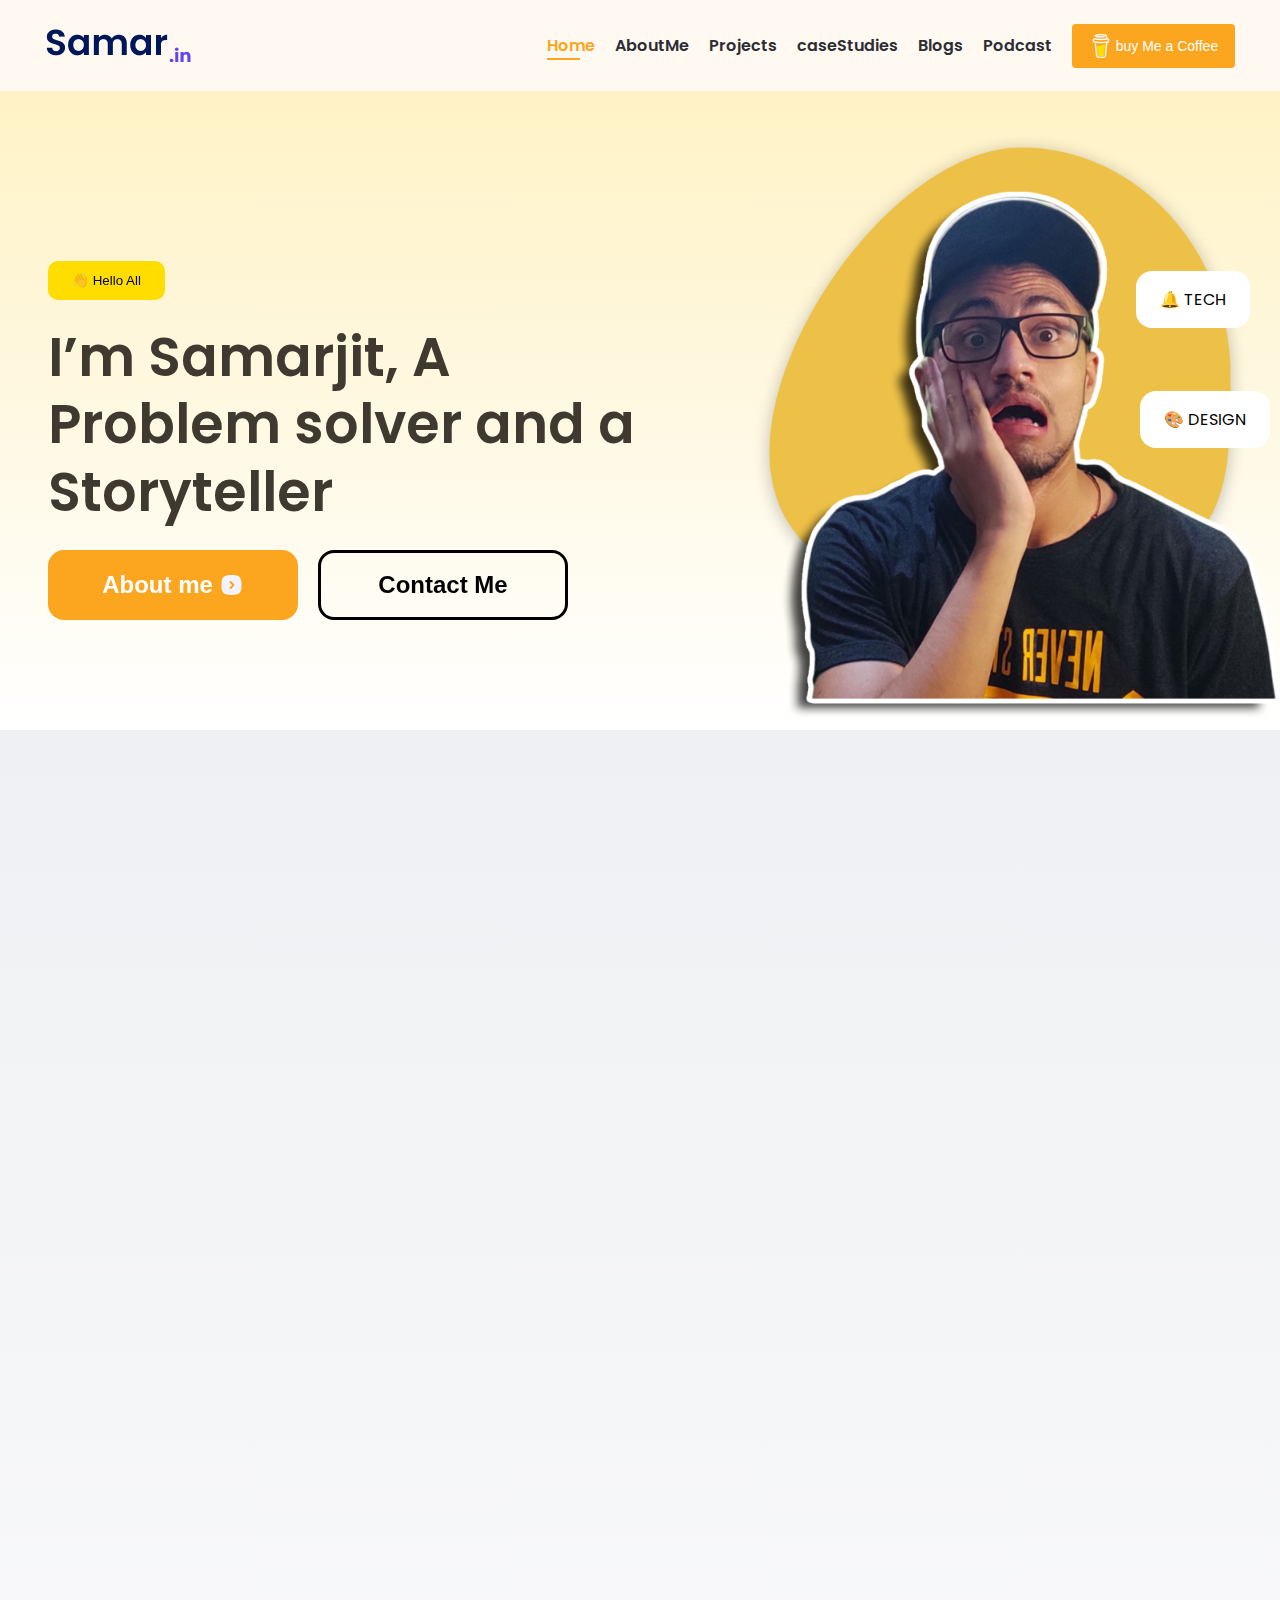
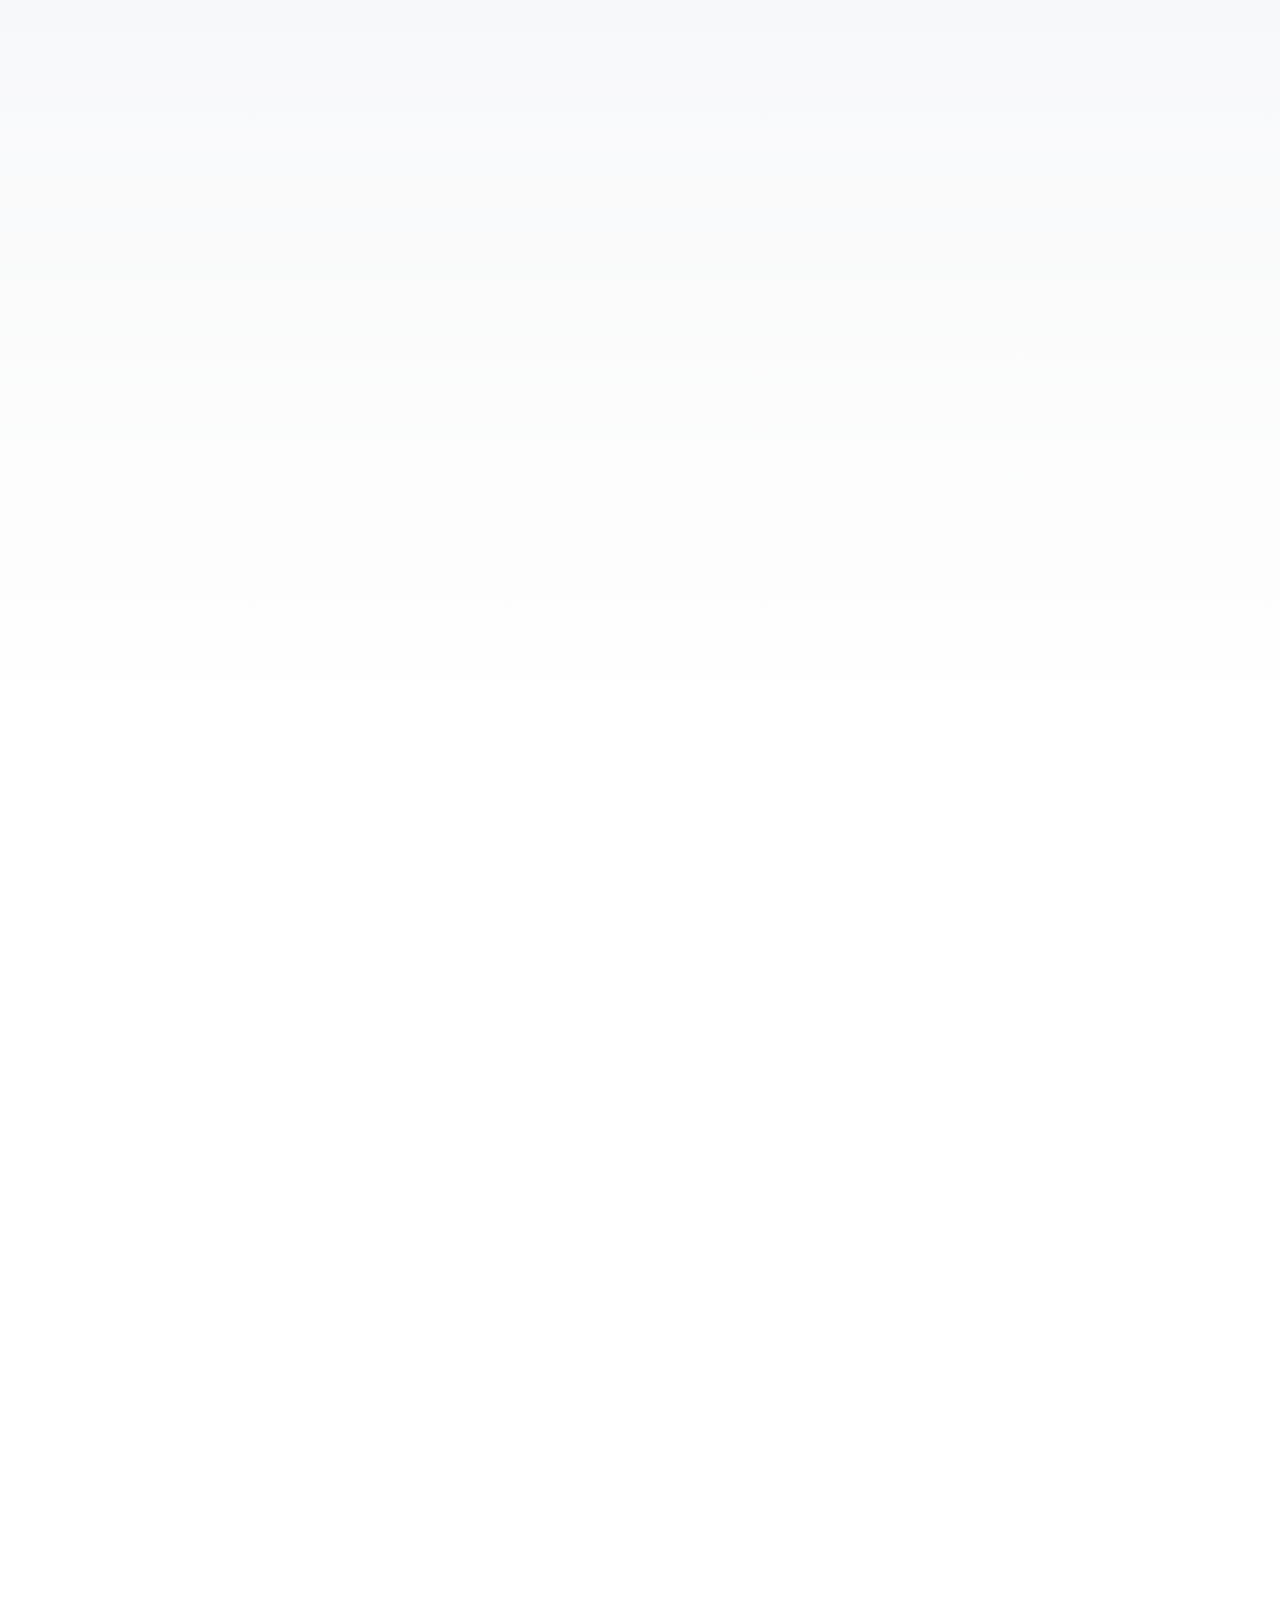
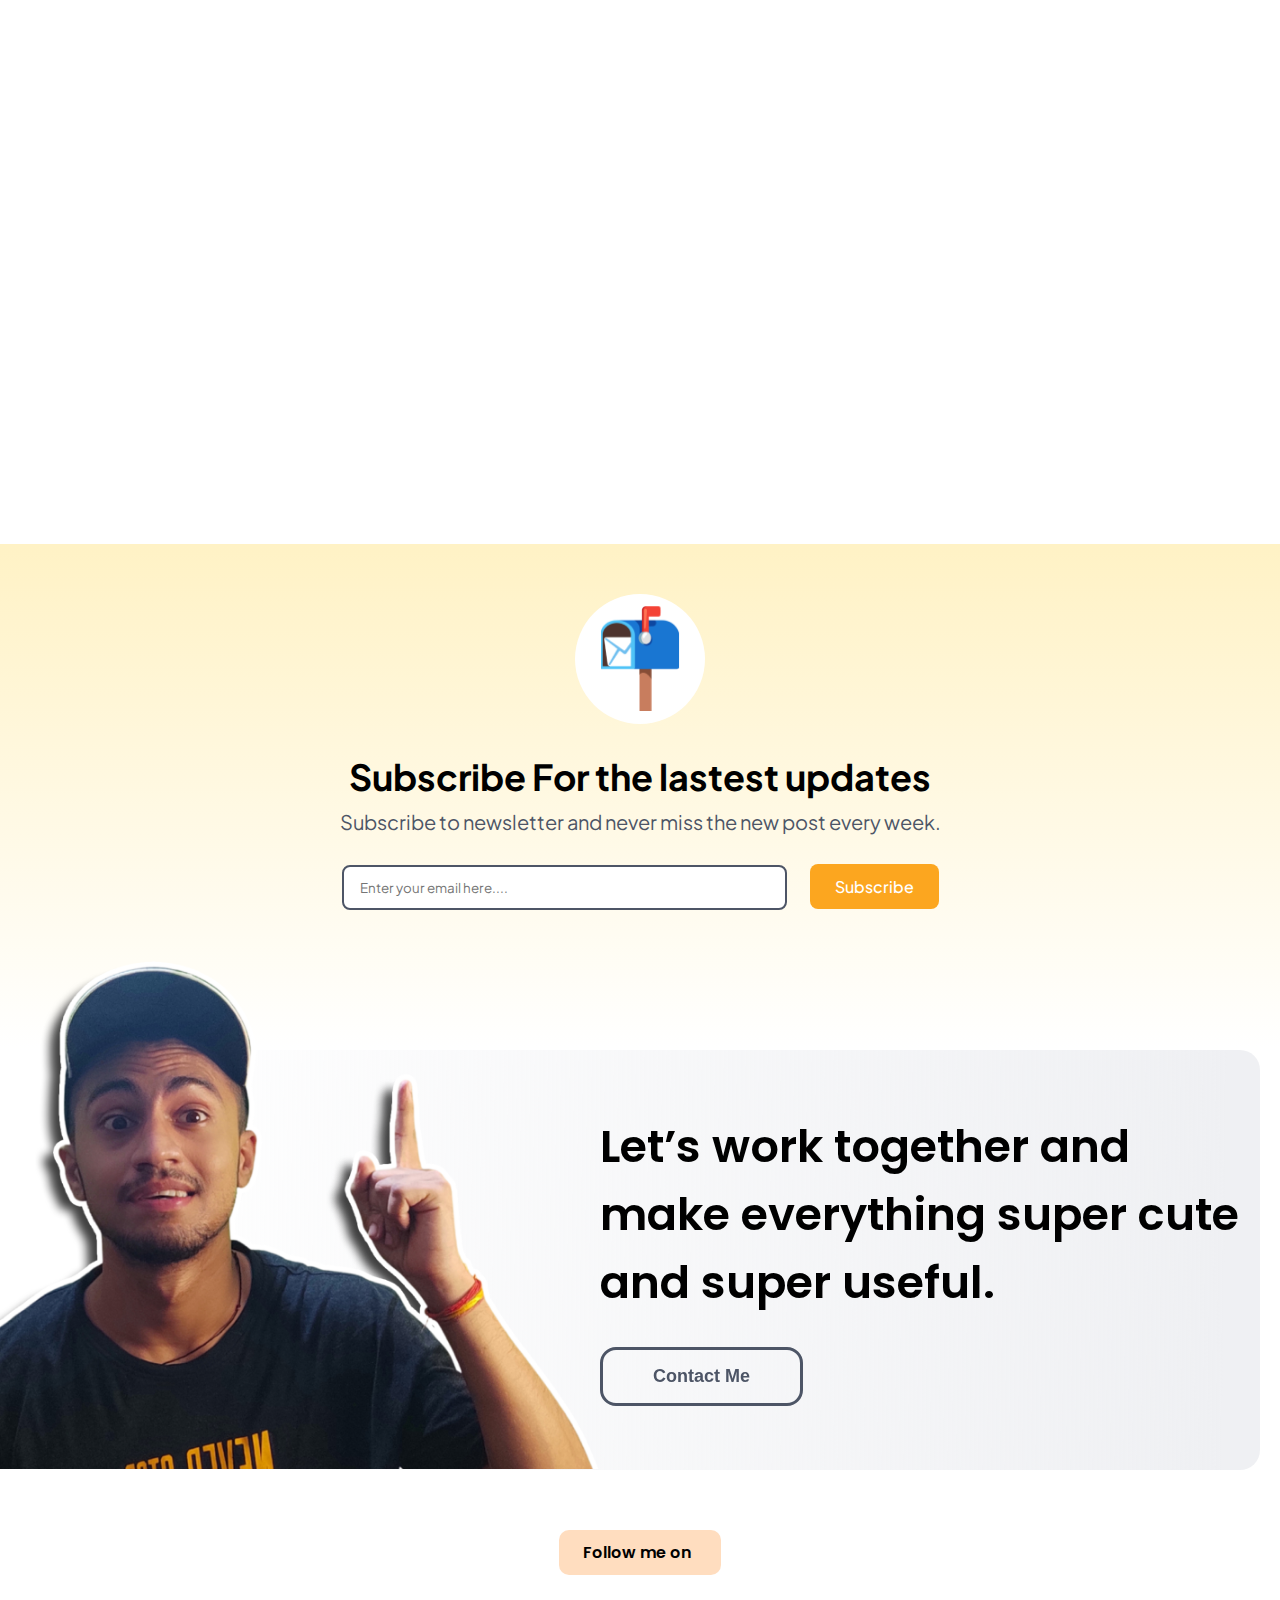
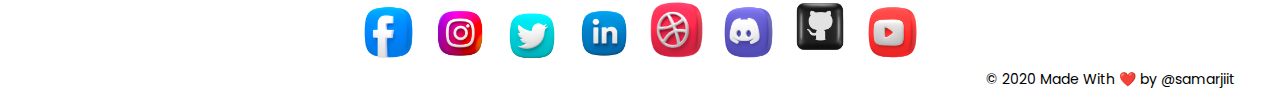
==== commit 5d5f2bed: "fix comment" ====
--- a/index.html
+++ b/index.html
@@ -322,6 +322,8 @@
         </div>
     </footer>
 
+    <!-- fixed button on bottom -->
+
     <button class="btn fixed_btn">
         <i class='bx bx-up-arrow-alt'></i>
     </button>
--- a/assets/css/style.css
+++ b/assets/css/style.css
@@ -147,6 +147,11 @@
     color:var(--clr-73);
 }
 
+/* .dark{
+    background: #000 !important;
+} */
+
+
 .btn{
     border:0;
     outline: 0;
@@ -286,6 +291,7 @@
     justify-content: space-between;
     align-items: center;
 }
+
 .hero-content .vision{
     position: absolute;
     top:0;
@@ -293,14 +299,22 @@
     display: inline-block;
     background-color: transparent;
     z-index: 99;
-}
+    cursor: default;
+}
+
 .light_vision{
     display: none !important;
 }
+
 .hero-details .hello_btn{
     padding:12px 24px;
     border-radius: 10px;
     background-color: var(--clr-FFD);
+    transition: .4s;
+}
+
+.hero-details .hello_btn:hover{
+    background-color:var(--clr-ED);
 }
 
 .btn-group{
@@ -308,12 +322,45 @@
 }
 
 .hero_btn{
+    position: relative;
     width:250px;
     height: 70px;
     border-radius: 16px;
     font-size: 24px;
     font-weight: 600;
-}
+    overflow: hidden;
+    transition: .4s;
+}
+
+.hero_btn:hover{
+    background-color: transparent;
+}
+
+.hero_btn::after{
+    position: absolute;
+    content: "";
+    top:0;
+    left: 0;
+    width: 0;
+    height: 100%;
+    background-color: var(--clr-64);
+    z-index: -1;
+    transition: .4s;
+}
+
+.hero_btn:hover:after{
+    width: 100%;
+}
+
+.hero_btn.btn_bdr::after{
+    background-color: var(--clr-07);
+}
+
+.btn_bdr:hover{
+    border-color: var(--clr-07);
+    color:#fff;
+}
+
 
 .btn_bdr{
     background-color: transparent;
@@ -349,12 +396,14 @@
     border-radius: 16px;
     background-color: var(--clr-FF);
     color:var(--clr-00);
+    cursor: default;
 }
 
 .img-content .design_btn{
     right:10px;
     margin-top: 120px;
 }
+
 
 /*============================ BLOG IMAGE CHANGES ==========================*/
 
@@ -550,6 +599,12 @@
     padding:16px 30px;
     background-color: var(--clr-F9);
     border-radius: 30px;
+    transition: .4s;
+}
+
+.single-box .btn-box:hover{
+    background-color:var(--clr-74);
+    color:var(--clr-FF) !important;
 }
 
 .box-texts .blog_btn{
@@ -1488,6 +1543,17 @@
 .copyright p{
     font-size: var(--text-14);
 }
+
+/*============================ DARK THEME
+==========================*/
+
+
+
+
+
+
+
+
 
 /*============================ RESPONSIVE DESIGN ==========================*/
 @media screen and (min-width: 1400px){
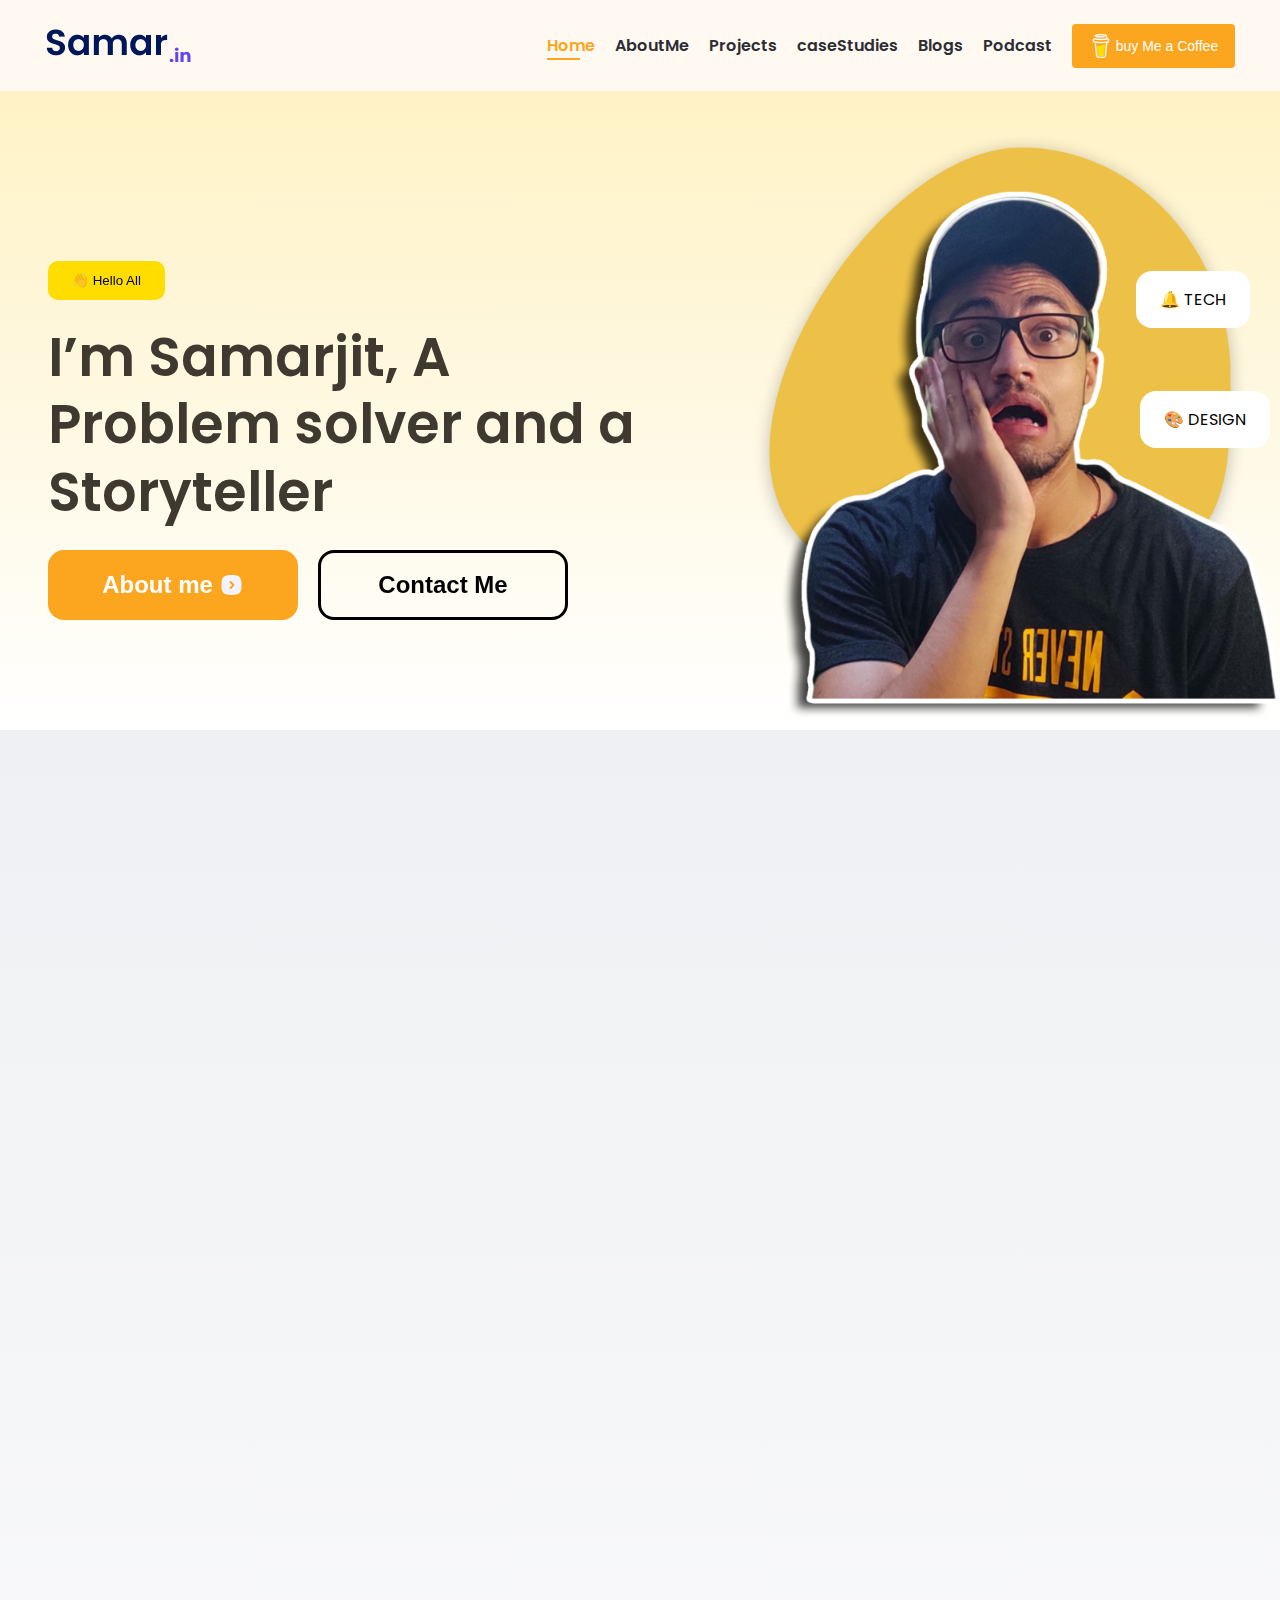
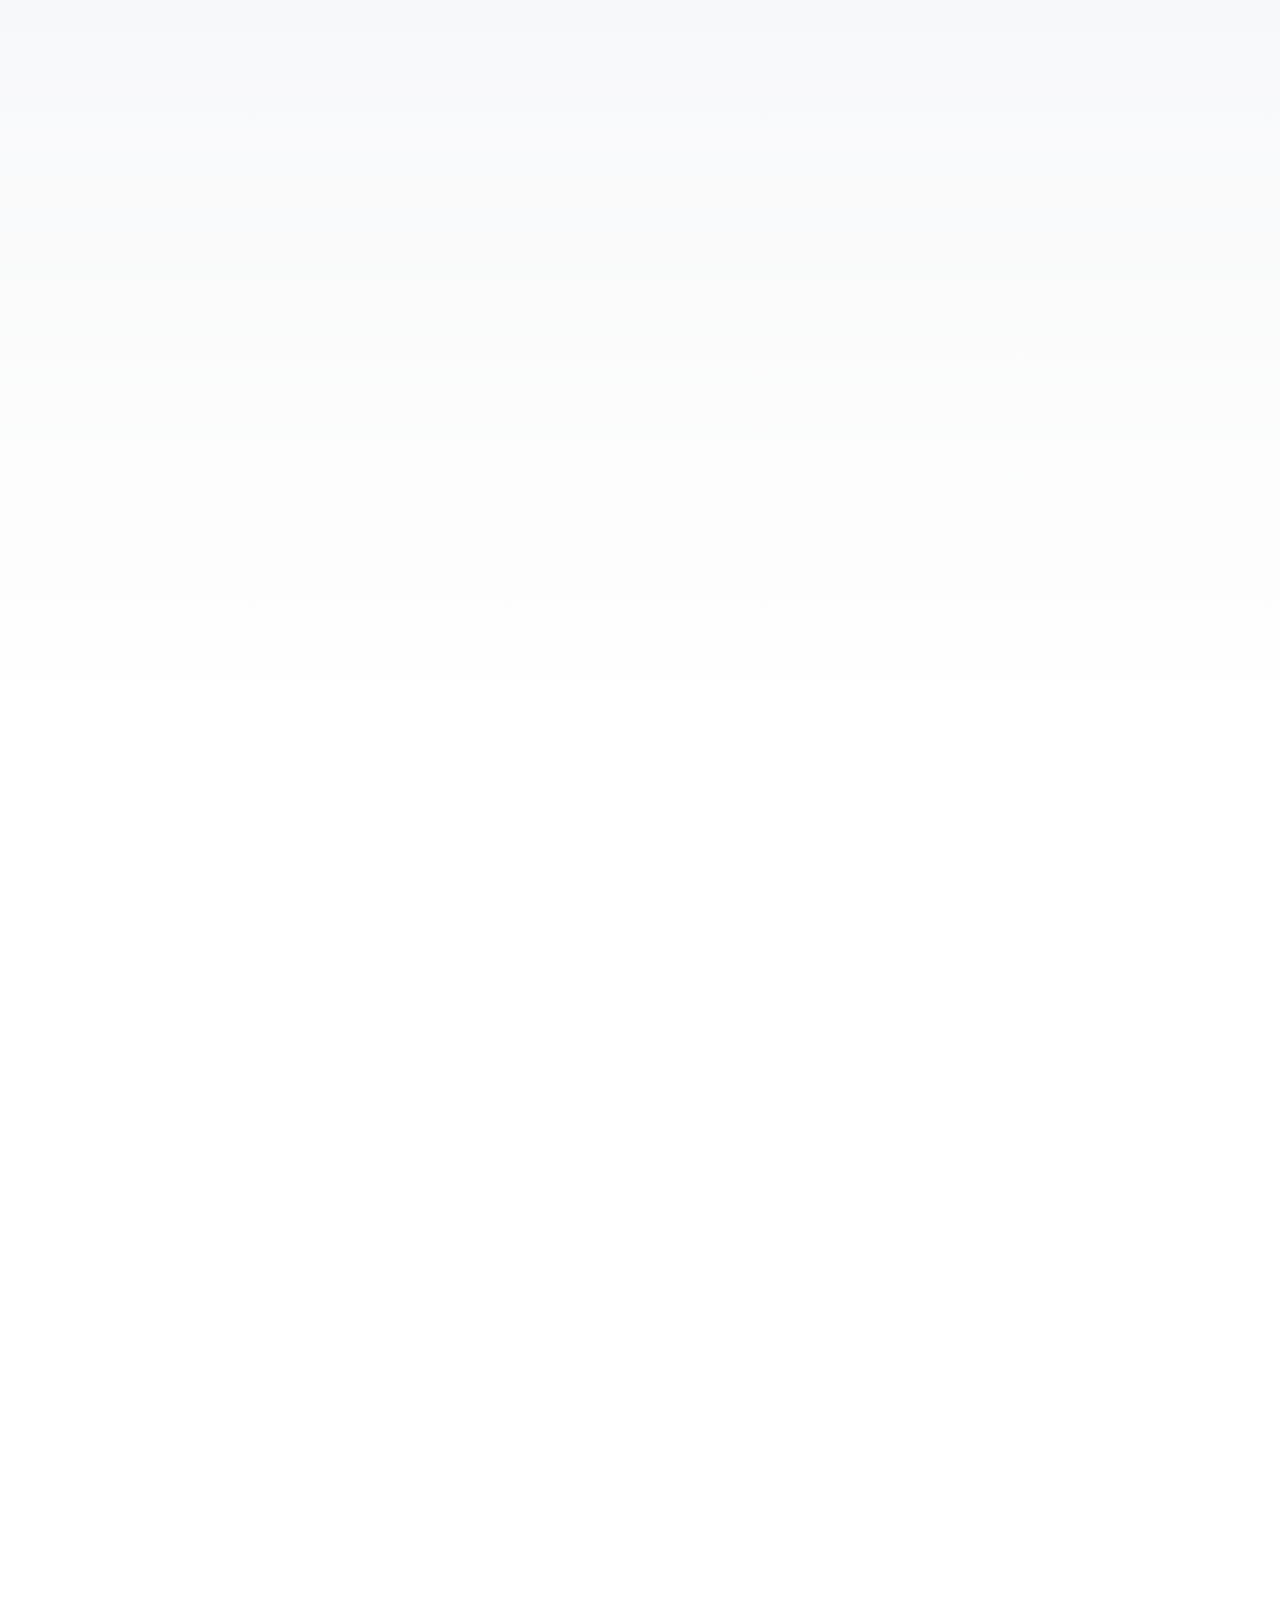
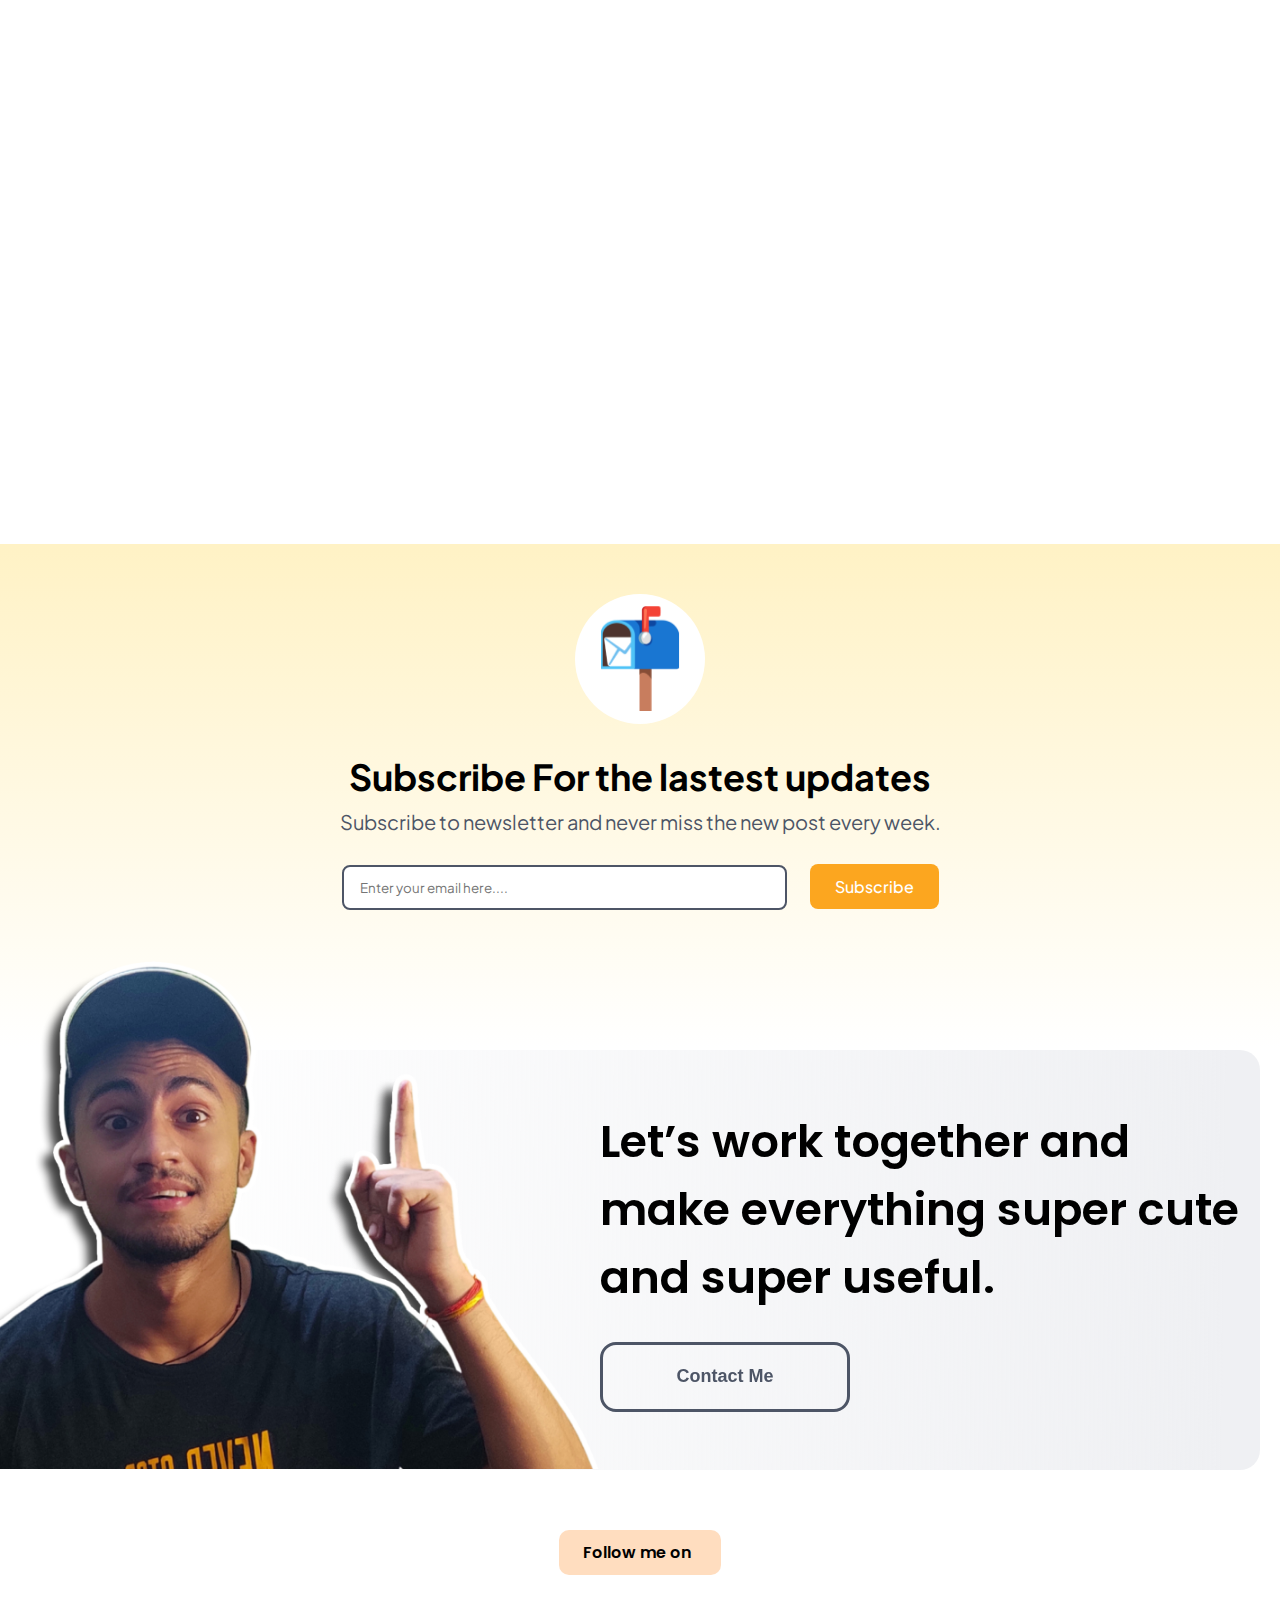
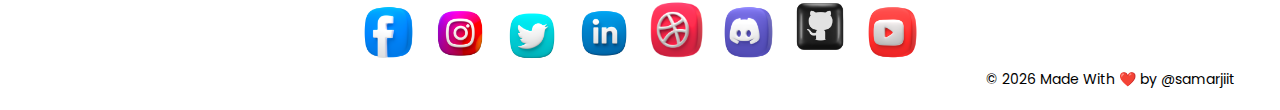
==== commit 16b26f5c: "final touch" ====
--- a/index.html
+++ b/index.html
@@ -4,7 +4,8 @@
     <meta charset="UTF-8">
     <meta http-equiv="X-UA-Compatible" content="IE=edge">
     <meta name="viewport" content="width=device-width, initial-scale=1.0">
-    <title>Document</title>
+    <title>Samar.io</title>
+    <link rel="icon" type="image/x-icon" href="assets/img/favicon.ico">
 
     <!--==================================== SETUP CSS VENDOR FILE LINKS ================================= -->
 
@@ -80,13 +81,18 @@
                             A Problem solver
                             and a Storyteller</h1>
                             <div class="btn-group flex">
-                                <button class="btn hero_btn btn-yellow flex">
-                                    <span style="margin-right: 6px;">About me</span>
-                                    <img src="assets/img/chevron-right-square.svg" alt="">
-                                </button>
-                                <button class="btn hero_btn btn_bdr ">
-                                    Contact Me
-                                </button>
+                                <form action="about.html">
+                                    <button class="btn hero_btn btn-yellow flex">
+                                        <span style="margin-right: 6px;">About me</span>
+                                        <img src="assets/img/chevron-right-square.svg" alt="">
+                                    </button>
+                                </form>
+                                <form action="contact.html">
+                                    <button class="btn hero_btn btn_bdr ">
+                                        Contact Me
+                                    </button>
+                                </form>
+                                
                             </div>
                     </div>
                     <div class="hero_img-contents" data-aos="fade-left" data-aos-delay="300">
@@ -274,9 +280,11 @@
                 </div>
                 <div class="work_details">
                     <h2>Let’s work together and make everything super cute and super useful.</h2>
-                    <button class="btn btn_bdr">
-                        Contact Me
-                    </button>
+                    <form action="contact.html">
+                        <button class="btn hero_btn btn_bdr">
+                            Contact Me
+                        </button>
+                    </form>
                 </div>
             </div>
         </section>
